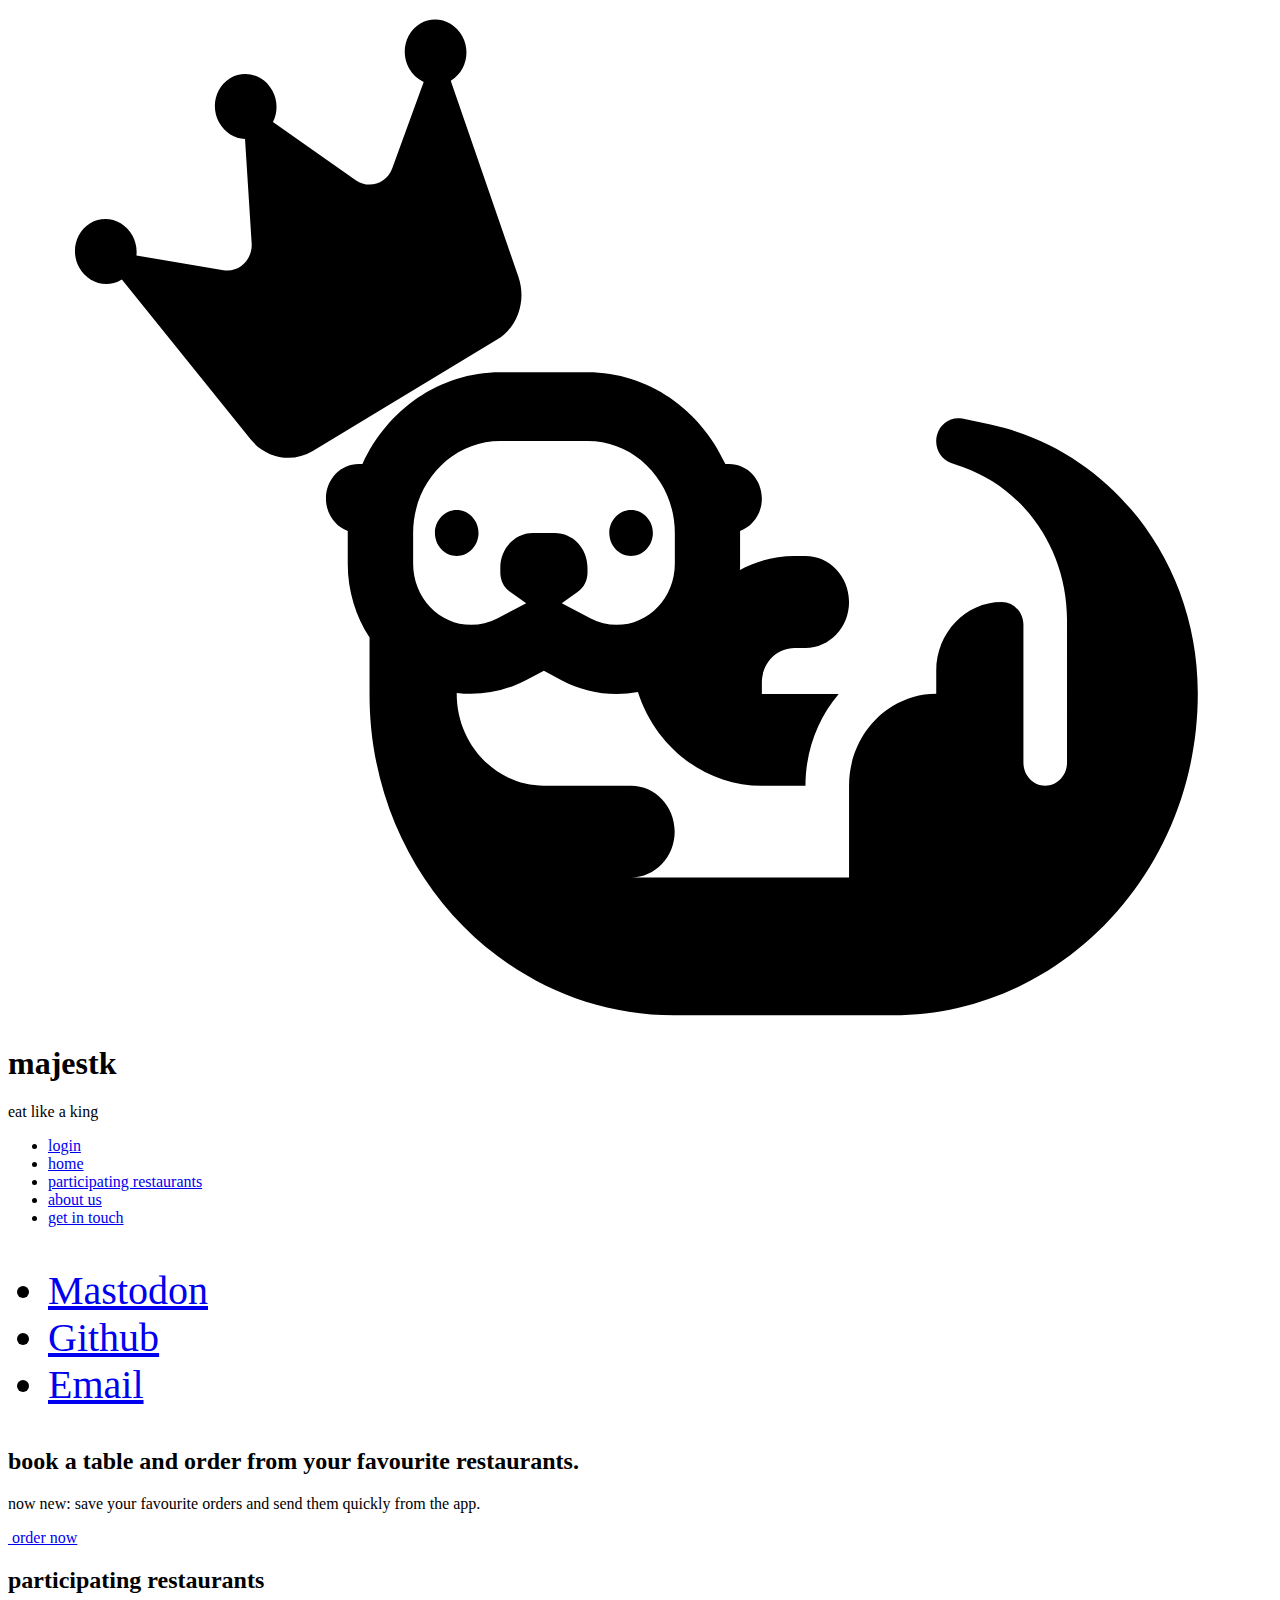
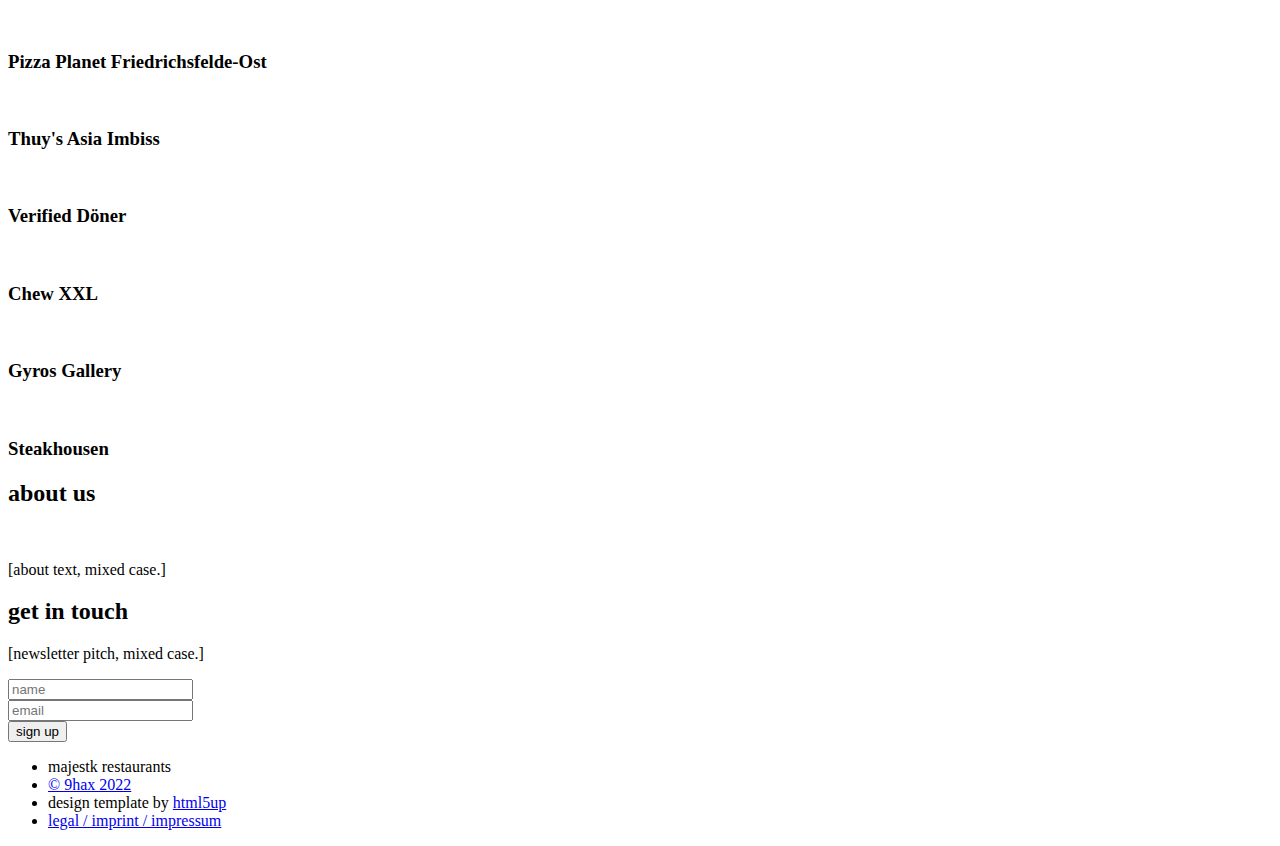
==== index.html @ 3f898aad "added images to index" ====
<!DOCTYPE HTML>
<!--
	Prologue by HTML5 UP
	html5up.net | @ajlkn
	Free for personal and commercial use under the CCA 3.0 license (html5up.net/license)
    This was modified by 9hax.
-->
<html>

<head>
	<title>welcome | majestk</title>
	<meta charset="utf-8" />
	<meta name="viewport" content="width=device-width, initial-scale=1, user-scalable=no" />
	<link rel="stylesheet" href="assets/css/main.css" />
	<link rel="apple-touch-icon" sizes="57x57" href="/assets/icons/apple-icon-57x57.png">
	<link rel="apple-touch-icon" sizes="60x60" href="/assets/icons/apple-icon-60x60.png">
	<link rel="apple-touch-icon" sizes="72x72" href="/assets/icons/apple-icon-72x72.png">
	<link rel="apple-touch-icon" sizes="76x76" href="/assets/icons/apple-icon-76x76.png">
	<link rel="apple-touch-icon" sizes="114x114" href="/assets/icons/apple-icon-114x114.png">
	<link rel="apple-touch-icon" sizes="120x120" href="/assets/icons/apple-icon-120x120.png">
	<link rel="apple-touch-icon" sizes="144x144" href="/assets/icons/apple-icon-144x144.png">
	<link rel="apple-touch-icon" sizes="152x152" href="/assets/icons/apple-icon-152x152.png">
	<link rel="apple-touch-icon" sizes="180x180" href="/assets/icons/apple-icon-180x180.png">
	<link rel="icon" type="image/png" sizes="192x192" href="/assets/icons/android-icon-192x192.png">
	<link rel="icon" type="image/png" sizes="32x32" href="/favicon-32x32.png">
	<link rel="icon" type="image/png" sizes="96x96" href="/favicon-96x96.png">
	<link rel="icon" type="image/png" sizes="16x16" href="/favicon-16x16.png">
	<link rel="manifest" href="/manifest.json">
	<meta name="msapplication-TileColor" content="#ffffff">
	<meta name="msapplication-TileImage" content="/ms-icon-144x144.png">
	<meta name="theme-color" content="#ffffff">
</head>

<body class="is-preload">

	<!-- Header -->
	<div id="header">

		<div class="top">

			<!-- Logo -->
			<div id="logo">
				<span class="image avatar48"><svg viewBox="0 0 640 512" version="1.1" id="svg4"
						xmlns="http://www.w3.org/2000/svg">
						<path
							d="m 286.18164,304.41415 8.89788,4.6521 c 4.06957,2.18067 8.55299,3.27101 13.17437,3.27101 16.2093,0 29.38367,-13.88362 29.38367,-30.96556 v -15.55546 c 0,-25.65925 -19.79604,-46.52102 -44.14449,-46.52102 h -44.21346 c -24.34845,0 -44.14449,20.86177 -44.14449,46.52102 v 15.55546 c 0,17.08194 13.17437,30.96556 29.38367,30.96556 4.55241,0 9.03583,-1.09034 13.17438,-3.27101 l 8.89787,-4.6521 5.79396,-3.05295 -8.20811,-5.74243 c -3.10391,-2.18068 -4.89728,-5.81513 -4.89728,-9.66765 v -2.6895 c 0,-9.66765 7.3804,-17.44538 16.55418,-17.44538 h 11.03612 c 9.17378,0 16.55419,7.77773 16.55419,17.44538 v 2.6895 c 0,3.85252 -1.86235,7.48697 -4.89728,9.66765 l -8.13914,5.74243 z m -5.93191,35.90841 -8.89788,-4.72479 -8.89787,4.6521 c -8.69095,4.57941 -18.27858,6.97815 -27.93519,6.97815 -2.48312,0 -4.89727,-0.14538 -7.31143,-0.43614 v 0.43614 c 0,25.65925 19.79605,46.52102 44.14449,46.52102 h 44.14449 c 12.20871,0 22.07225,10.39454 22.07225,23.26051 0,12.86596 -9.86354,23.2605 -22.07225,23.2605 h 110.36122 v -34.89076 -11.63025 c 0,-17.22732 8.89788,-32.27396 22.07225,-40.26976 6.48372,-3.92521 14.00208,-6.25126 22.07224,-6.25126 v -11.63025 c 0,-19.26261 14.82979,-34.89077 33.10837,-34.89077 6.06987,0 11.03612,5.23362 11.03612,11.63026 v 23.26051 11.63025 34.89076 c 0,6.39664 4.96626,11.63026 11.03612,11.63026 6.06987,0 11.03613,-5.23362 11.03613,-11.63026 v -72.47102 c 0,-35.03614 -21.24454,-66.14707 -52.83544,-77.2685 l -5.86294,-2.0353 c -5.51806,-1.9626 -8.69094,-8.06849 -7.17348,-14.02899 1.51747,-5.96051 7.10451,-9.59496 12.82949,-8.43194 l 13.72618,2.90757 c 61.38843,12.93866 105.53292,69.70884 105.53292,135.63784 v 0.79958 0 c 0,89.9164 -69.18269,162.82356 -154.50571,162.82356 h -0.75873 -109.60249 -0.41386 c -85.11609,0 -154.09186,-72.68909 -154.09186,-162.38743 v -0.43613 -28.49412 c -6.96655,-10.61261 -11.03612,-23.47858 -11.03612,-37.3622 v -15.55546 -1.01765 c -6.41474,-2.39874 -11.03612,-8.79538 -11.03612,-16.42773 0,-9.66765 7.38041,-17.44538 16.55418,-17.44538 h 1.93133 c 12.41563,-27.47648 38.9713,-46.52102 69.80347,-46.52102 h 44.14449 c 30.83216,0 57.38783,19.04454 69.80347,46.52102 h 1.93132 c 9.17378,0 16.55419,7.77773 16.55419,17.44538 0,7.63235 -4.62138,14.02899 -11.03613,16.42773 v 1.01765 15.55546 c 0,1.01765 0,2.0353 -0.069,3.12564 8.27709,-4.50673 17.72677,-6.97816 27.65928,-6.97816 h 5.51806 c 12.20871,0 22.07224,10.39454 22.07224,23.26051 0,12.86597 -9.86353,23.26051 -22.07224,23.26051 h -5.51806 c -9.17378,0 -16.55418,7.77773 -16.55418,17.44538 v 5.81513 h 38.90233 c -10.48432,12.35714 -16.83009,28.6395 -16.83009,46.52102 h -22.07224 c -29.17675,0 -53.93905,-19.91681 -62.76795,-47.46598 -3.51776,0.6542 -7.1045,0.94496 -10.76022,0.94496 -9.72558,0 -19.24424,-2.39874 -27.93518,-6.97815 z m -53.04237,-62.87607 c -6.06986,0 -11.03612,-5.23361 -11.03612,-11.63025 0,-6.39664 4.96626,-11.63026 11.03612,-11.63026 6.06987,0 11.03613,5.23362 11.03613,11.63026 0,6.39664 -4.96626,11.63025 -11.03613,11.63025 z m 99.3251,-11.63025 c 0,6.39664 -4.96625,11.63025 -11.03612,11.63025 -6.06987,0 -11.03612,-5.23361 -11.03612,-11.63025 0,-6.39664 4.96625,-11.63026 11.03612,-11.63026 6.06987,0 11.03612,5.23362 11.03612,11.63026 z"
							id="path2" fill="var(--logo-base-color)" style="stroke-width:0.708081" />
						<path
							d="m 134.15122,57.773337 c 2.45473,-4.829136 2.50352,-10.927766 -0.32253,-16.053061 -4.36753,-7.920917 -13.93146,-10.693359 -21.37192,-6.19537 -7.44045,4.497981 -9.92936,14.556727 -5.56183,22.477644 2.84581,5.161135 7.89464,8.130316 13.11602,8.319004 l 3.35663,52.736266 c 0.53306,8.37523 -6.38473,15.04223 -14.24768,13.72651 l -44.08827,-7.4204 c 0.35926,-3.419 -0.27101,-7.00441 -2.04964,-10.23013 -4.367531,-7.92091 -13.931481,-10.69333 -21.371941,-6.19534 -7.44045,4.49798 -9.92939,14.55673 -5.56186,22.47764 4.36753,7.92092 13.93147,10.69334 21.37193,6.19536 0.0673,-0.0407 0.16834,-0.10176 0.23567,-0.14247 l 65.069081,80.80367 c 7.85952,9.77634 21.16867,12.33958 31.60551,6.03018 l 93.32556,-56.41815 c 10.40321,-6.28905 14.9575,-19.60349 10.81527,-31.67483 L 224.174,36.80366 c 0.0674,-0.04072 0.1683,-0.101744 0.23569,-0.142484 7.44043,-4.497961 9.92938,-14.556724 5.56185,-22.477641 C 225.604,6.2626163 216.04005,3.4902123 208.59962,7.9881743 c -7.44044,4.4979787 -9.92944,14.5567587 -5.56191,22.4776777 1.77863,3.225713 4.42897,5.589936 7.43643,6.973655 L 194.56732,81.12876 c -2.84326,7.787955 -11.81636,10.727478 -18.47687,6.05648 z"
							id="path10" fill="var(--logo-accent-color)" style="stroke-width:0.401111" />
					</svg></span>
				<h1 id="title">majestk</h1>
				<p>eat like a king</p>
			</div>

			<!-- Nav -->
			<nav id="nav">
				<ul>
					<li><a href="/login_user"><span class="icon solid fa-right-to-bracket">login</span></a></li>
					<li><a href="#top" id="top-link"><span class="icon solid fa-home">home</span></a></li>
					<li><a href="#portfolio" id="portfolio-link"><span class="icon solid fa-th">participating
								restaurants</span></a></li>
					<li><a href="#about" id="about-link"><span class="icon solid fa-user">about us</span></a></li>
					<li><a href="#contact" id="contact-link"><span class="icon solid fa-envelope">get in
								touch</span></a></li>
				</ul>
			</nav>

		</div>

		<div class="bottom" style="font-size: 40px;">

			<!-- Social Icons -->
			<ul class="icons">
				<li><a href="https://chaos.social/web/@9hax" class="icon brands fa-mastodon"><span
							class="label">Mastodon</span></a></li>
				<li><a href="https://github.com/majes-tk" class="icon brands fa-github"><span
							class="label">Github</span></a></li>
				<li><a href="mailto:hmu@majes.tk" class="icon solid fa-envelope"><span class="label">Email</span></a>
				</li>
			</ul>

		</div>

	</div>

	<!-- Main -->
	<div id="main">

		<!-- Intro -->
		<section id="top" class="one dark cover">
			<div class="container">

				<header>
					<h2 class="alt">book a table and order from your favourite restaurants.
						<!--Hi! I'm <strong>Prologue</strong>, a <a href="http://html5up.net/license">free</a> responsive<br />
								site template designed by <a href="http://html5up.net">HTML5 UP</a>.-->
					</h2>
					<p>now new: save your favourite orders and send them quickly from the app.</p>
				</header>

				<footer>
					<a href="/login_user" class="button scrolly"><span class="icon solid fa-right-to-bracket">&nbsp;order now</span></a>
				</footer>

			</div>
		</section>

		<!-- Portfolio -->
		<section id="portfolio" class="two">
			<div class="container">

				<header>
					<h2>participating restaurants</h2>
				</header>

				<p></p>

				<div class="row">
					<div class="col-4 col-12-mobile">
						<article class="item">
							<a href="#" class="image fit"><img src="/images/pizzaplanet.jpg" alt="" /></a>
							<header>
								<h3>Pizza Planet Friedrichsfelde-Ost</h3>
							</header>
						</article>
						<article class="item">
							<a href="#" class="image fit"><img src="/images/pic02.jpg" alt="" /></a>
							<header>
								<h3>Thuy's Asia Imbiss</h3>
							</header>
						</article>
					</div>
					<div class="col-4 col-12-mobile">
						<article class="item">
							<a href="#" class="image fit"><img src="/images/kebab.jpg" alt="" /></a>
							<header>
								<h3>Verified Döner</h3>
							</header>
						</article>
						<article class="item">
							<a href="#" class="image fit"><img src="/images/xxl.jpg" alt="" /></a>
							<header>
								<h3>Chew XXL</h3>
							</header>
						</article>
					</div>
					<div class="col-4 col-12-mobile">
						<article class="item">
							<a href="#" class="image fit"><img src="/images/gyros.jpg" alt="" /></a>
							<header>
								<h3>Gyros Gallery</h3>
							</header>
						</article>
						<article class="item">
							<a href="#" class="image fit"><img src="/images/steakhousen.jpg" alt="" /></a>
							<header>
								<h3>Steakhousen</h3>
							</header>
						</article>
					</div>
				</div>

			</div>
		</section>

		<!-- About Me -->
		<section id="about" class="three">
			<div class="container">

				<header>
					<h2>about us</h2>
				</header>

				<a href="#" class="image featured"><img src="images/pic08.jpg" alt="" /></a>

				<p>[about text, mixed case.]</p>

			</div>
		</section>

		<!-- Contact -->
		<section id="contact" class="four">
			<div class="container">

				<header>
					<h2>get in touch</h2>
				</header>

				<p>[newsletter pitch, mixed case.]</p>

				<form method="post" action="#">
					<div class="row">
						<div class="col-6 col-12-mobile"><input type="text" name="name" placeholder="name" /></div>
						<div class="col-6 col-12-mobile"><input type="text" name="email" placeholder="email" /></div>
						<div class="col-12">
							<input type="submit" value="sign up" />
						</div>
					</div>
				</form>

			</div>
		</section>

	</div>

	<!-- Footer -->
	<div id="footer">

		<!-- Copyright -->
		<ul class="copyright">
			<li>majestk restaurants</li>
			<li><a href="https://9hax.net">&copy; 9hax 2022</a></li>
			<li>design template by <a href="http://html5up.net">html5up</a></li>
			<li><a href="/legal">legal / imprint / impressum</a></li>
		</ul>

	</div>

</body>

</html>
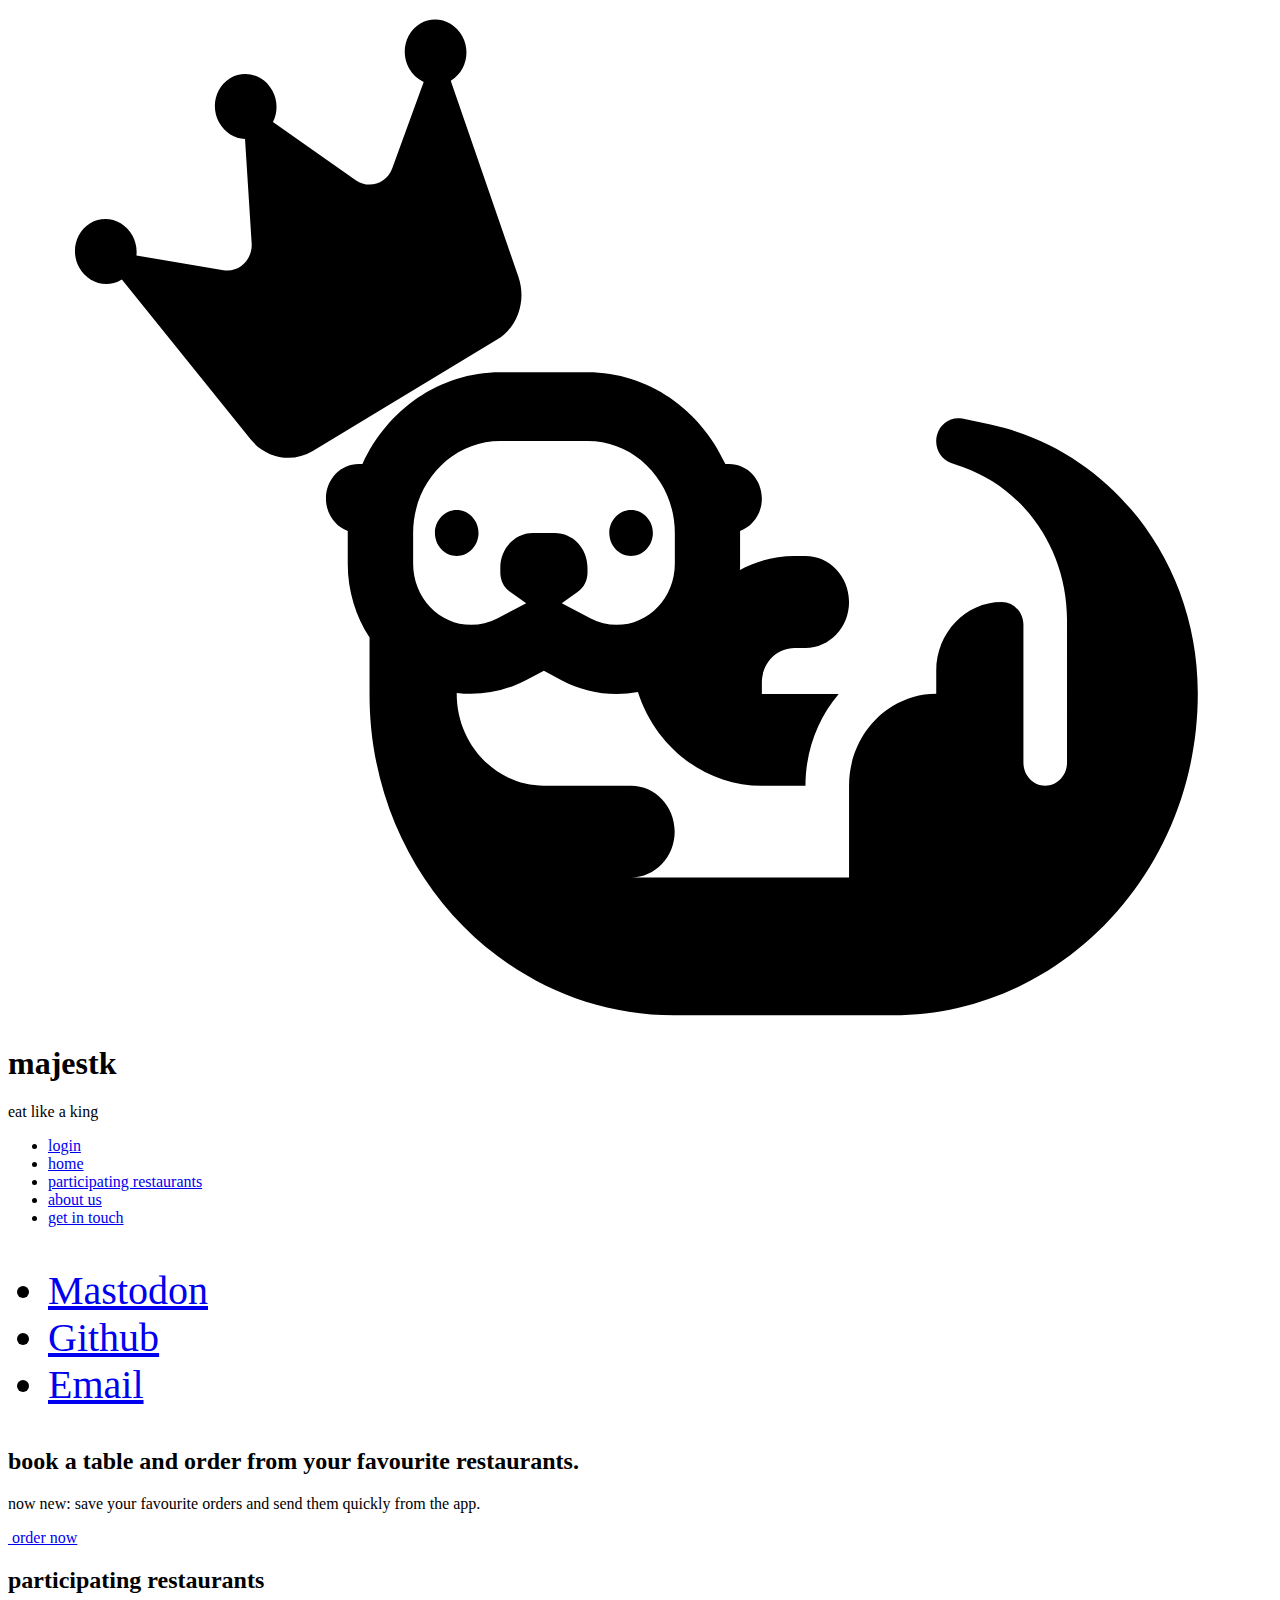
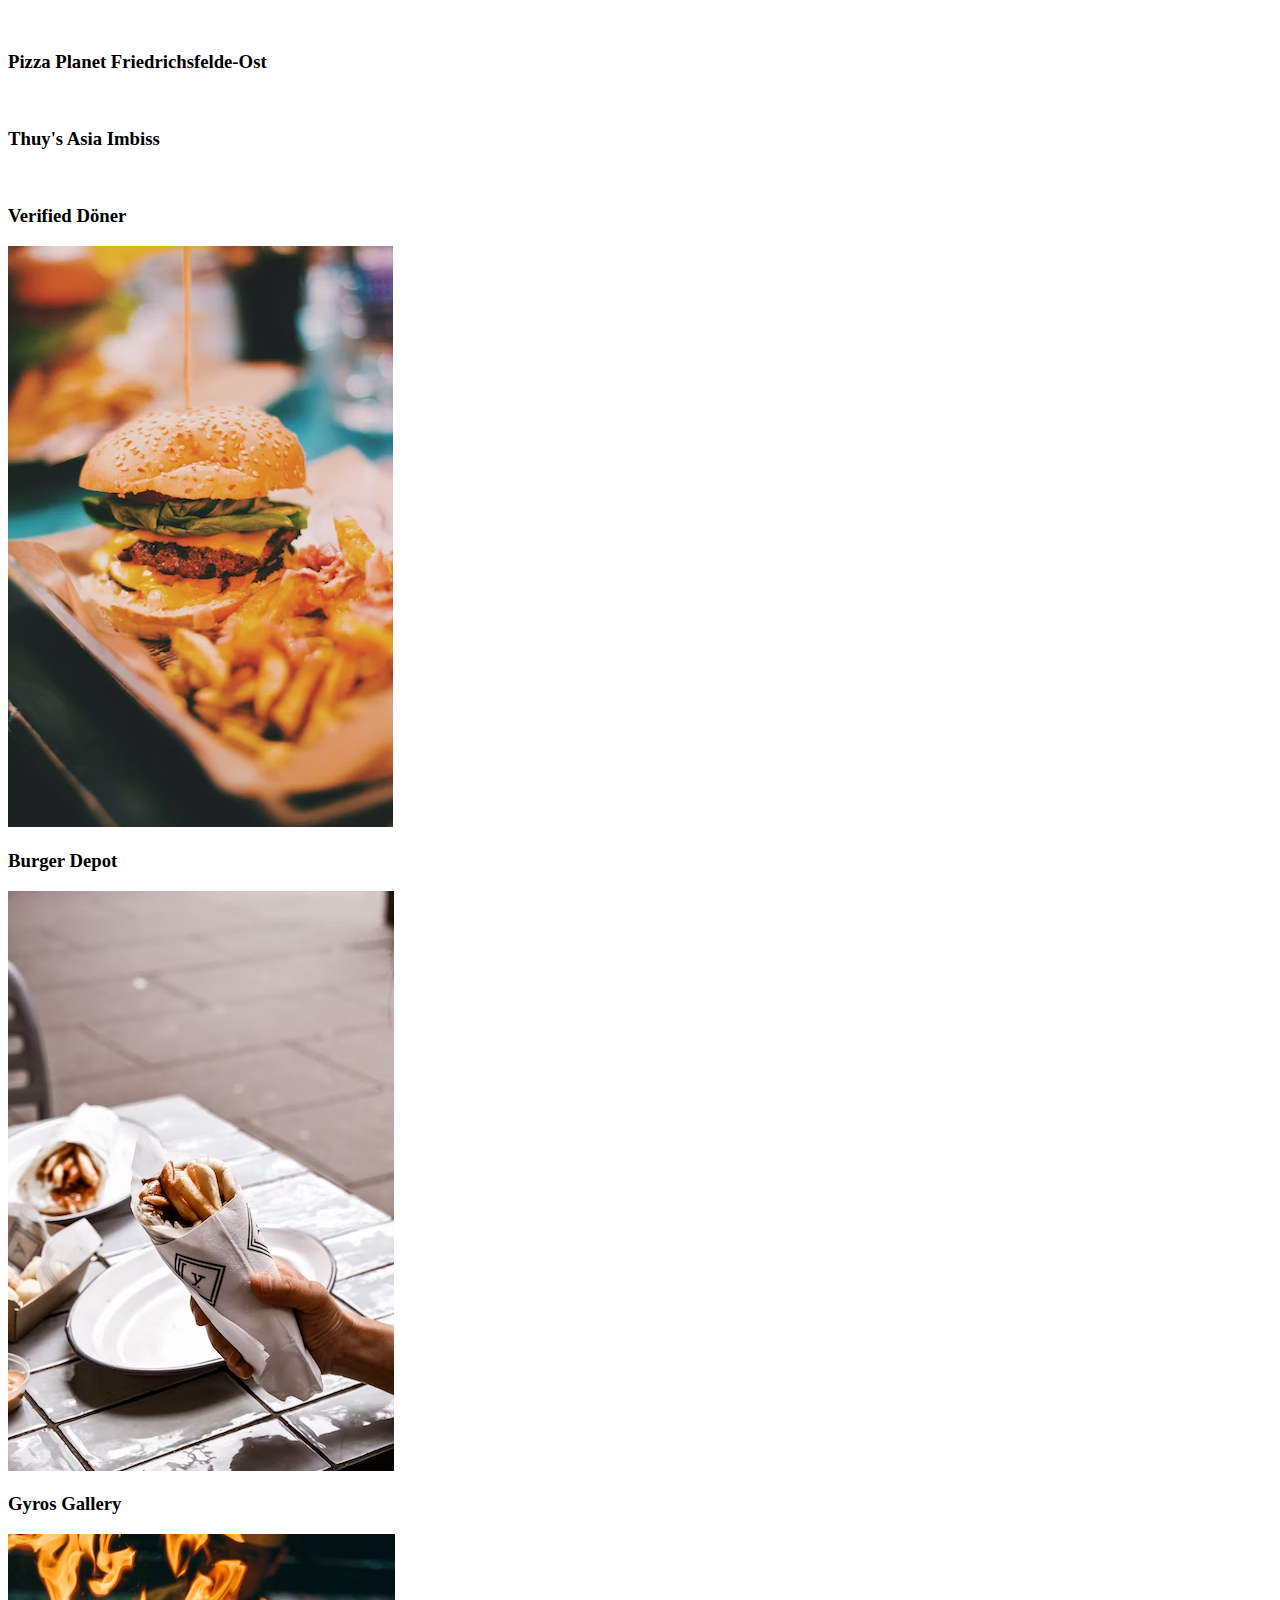
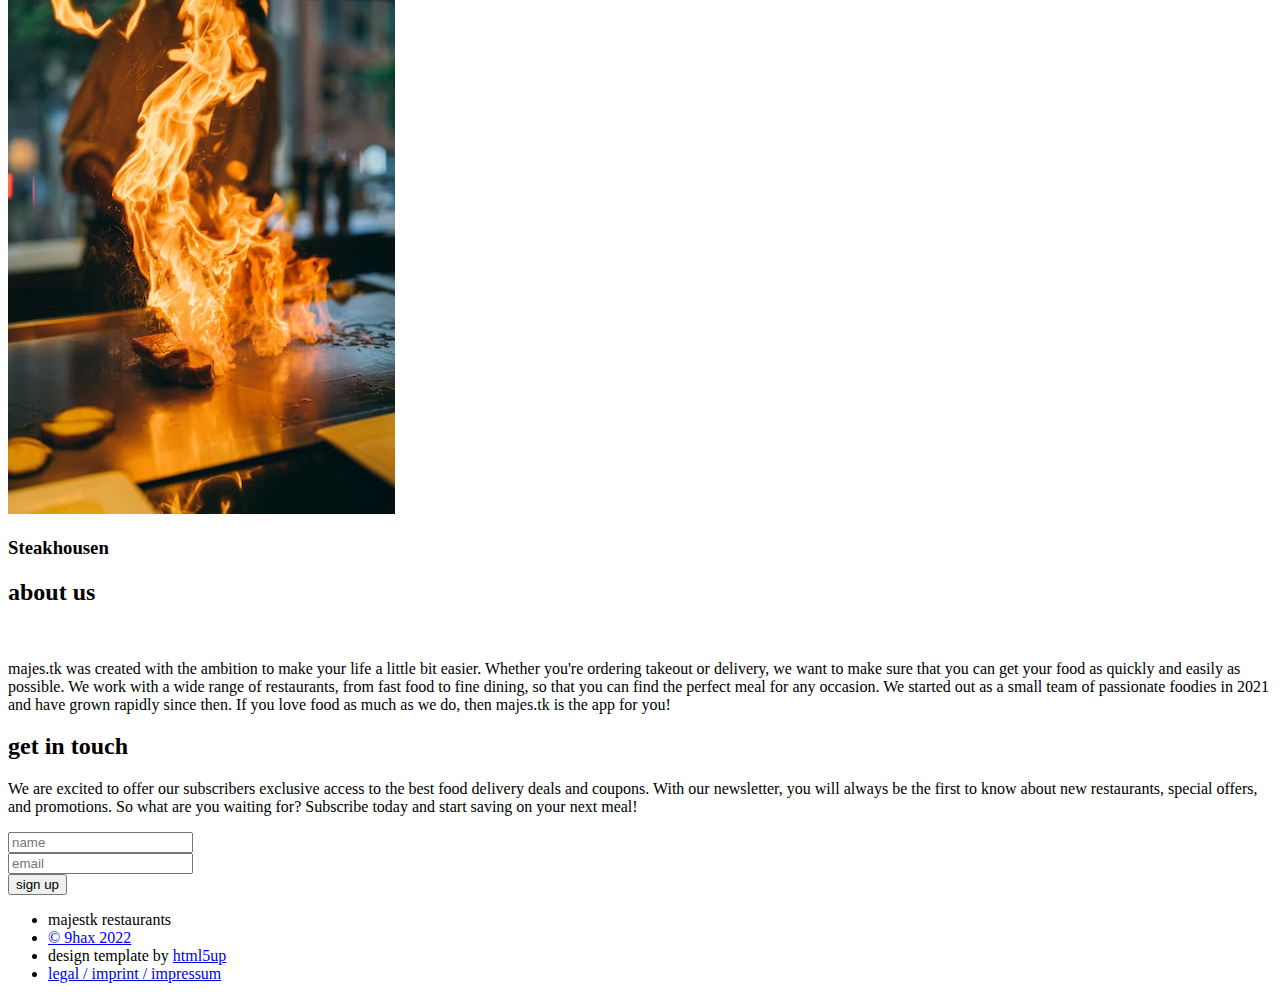
==== commit 3d745677: "Update index.html" ====
--- a/index.html
+++ b/index.html
@@ -141,7 +141,7 @@
 						<article class="item">
 							<a href="#" class="image fit"><img src="/images/xxl.jpg" alt="" /></a>
 							<header>
-								<h3>Chew XXL</h3>
+								<h3>Burger Depot</h3>
 							</header>
 						</article>
 					</div>
@@ -174,7 +174,9 @@
 
 				<a href="#" class="image featured"><img src="images/pic08.jpg" alt="" /></a>
 
-				<p>[about text, mixed case.]</p>
+				<p>majes.tk was created with the ambition to make your life a little bit easier. Whether you're ordering takeout or delivery, we want to make sure that you can get your food as quickly and easily as possible.
+We work with a wide range of restaurants, from fast food to fine dining, so that you can find the perfect meal for any occasion. We started out as a small team of passionate foodies in 2021 and have grown rapidly since then. 
+If you love food as much as we do, then majes.tk is the app for you!</p>
 
 			</div>
 		</section>
@@ -187,7 +189,9 @@
 					<h2>get in touch</h2>
 				</header>
 
-				<p>[newsletter pitch, mixed case.]</p>
+				<p>We are excited to offer our subscribers exclusive access to the best food delivery deals and coupons. With our newsletter, you will always be the first to know about new restaurants, special offers, and promotions.
+
+So what are you waiting for? Subscribe today and start saving on your next meal!</p>
 
 				<form method="post" action="#">
 					<div class="row">
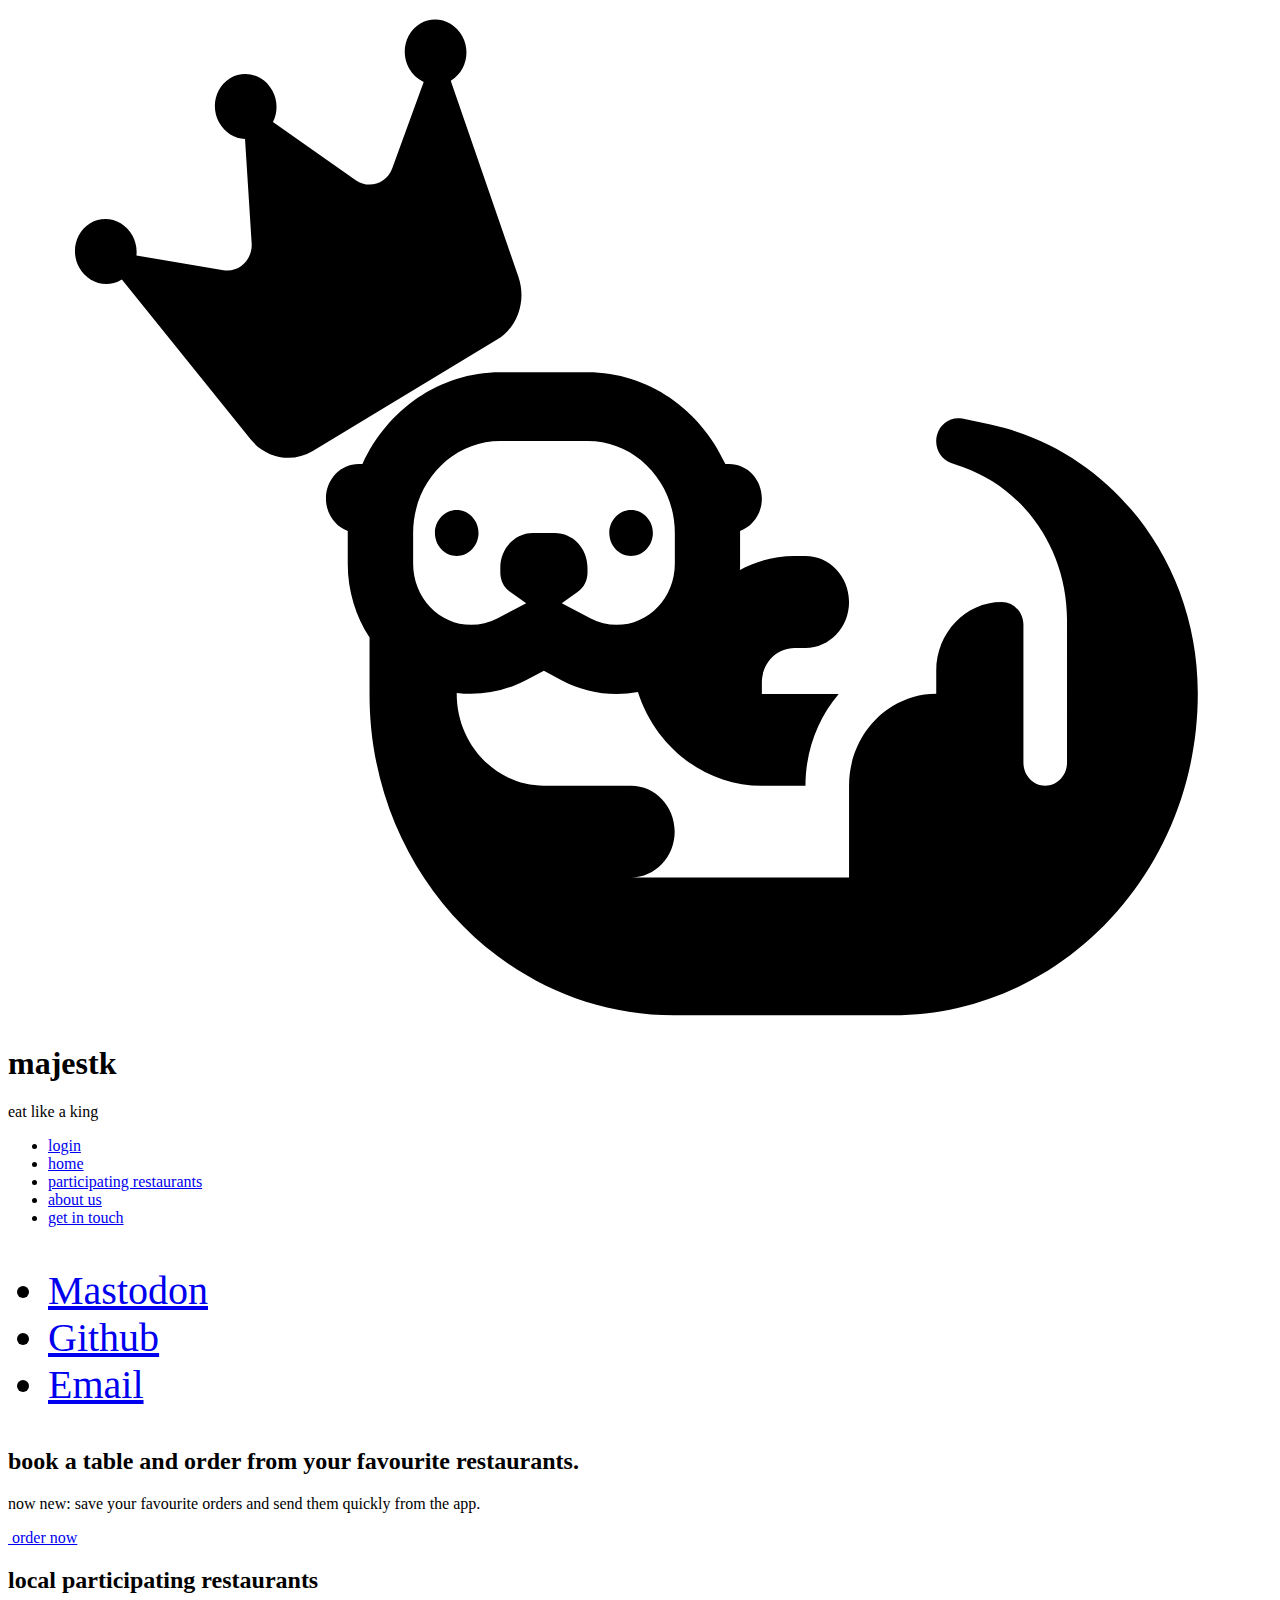
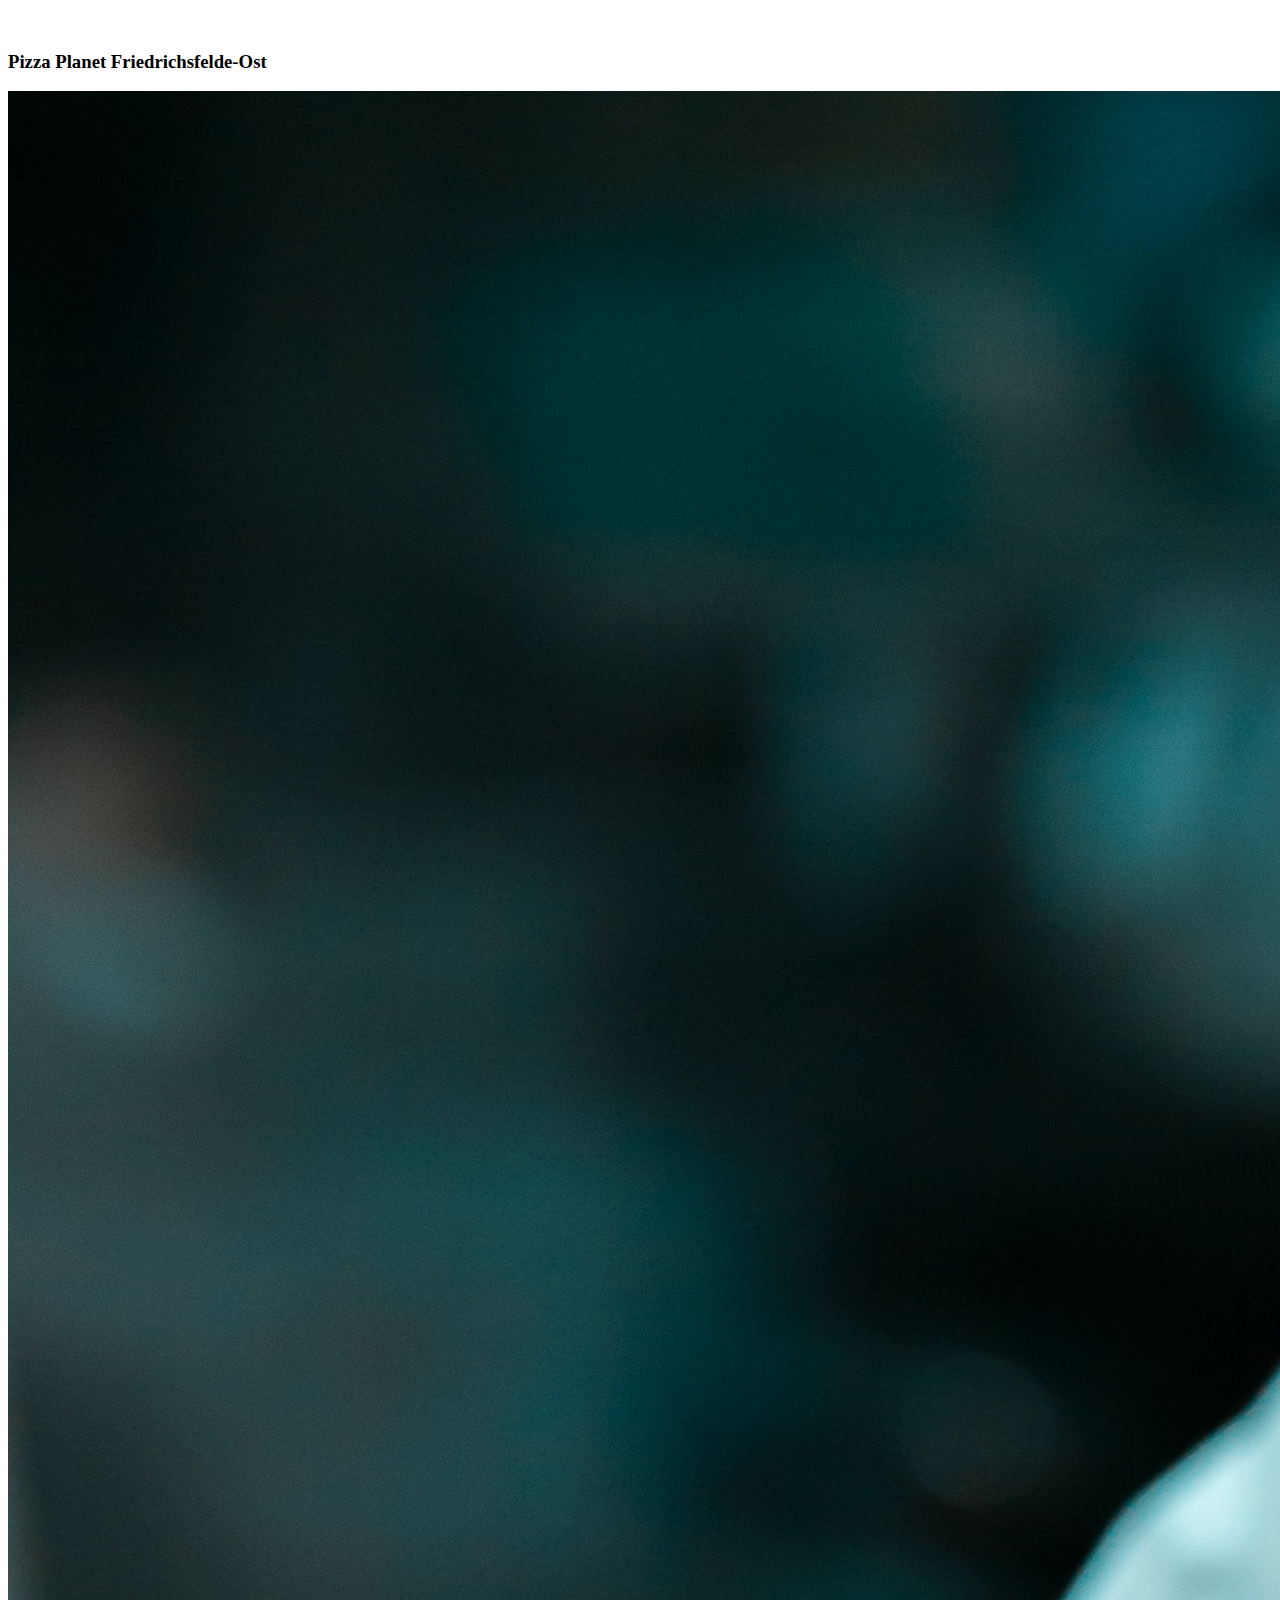
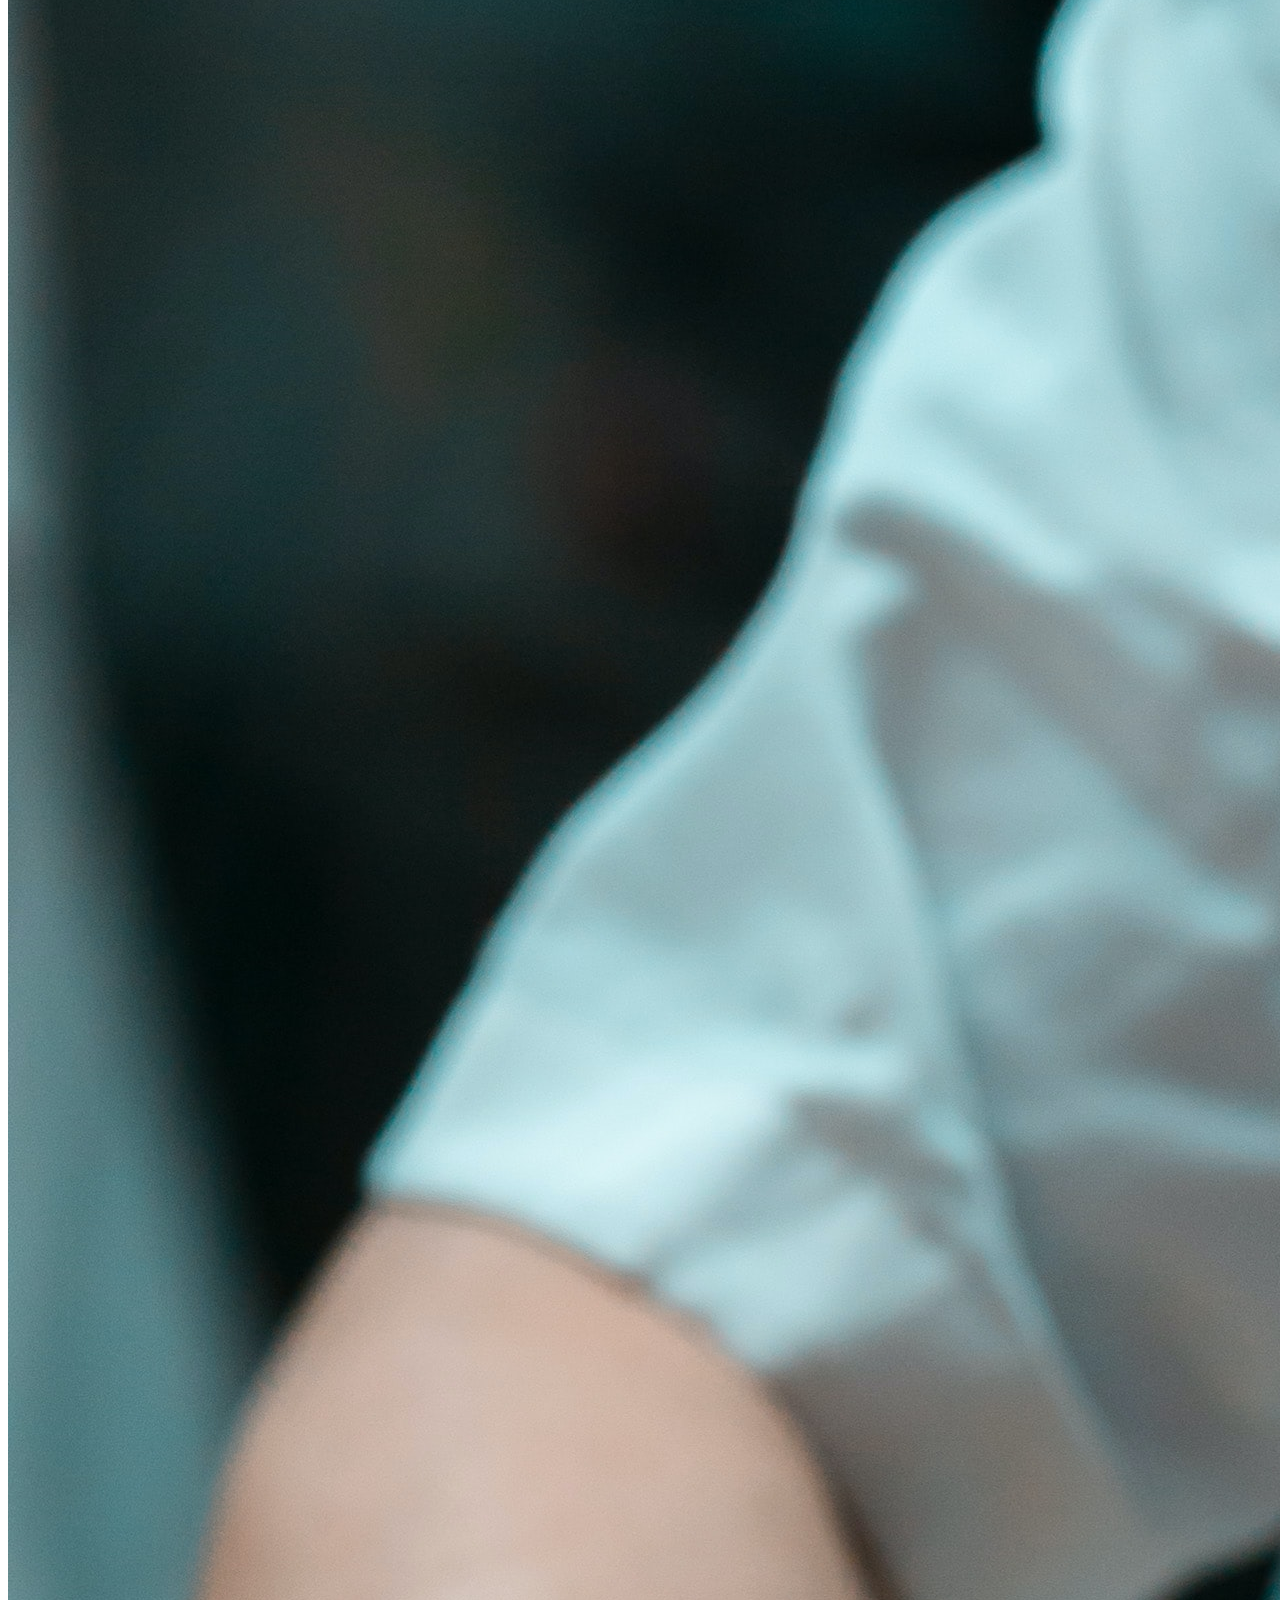
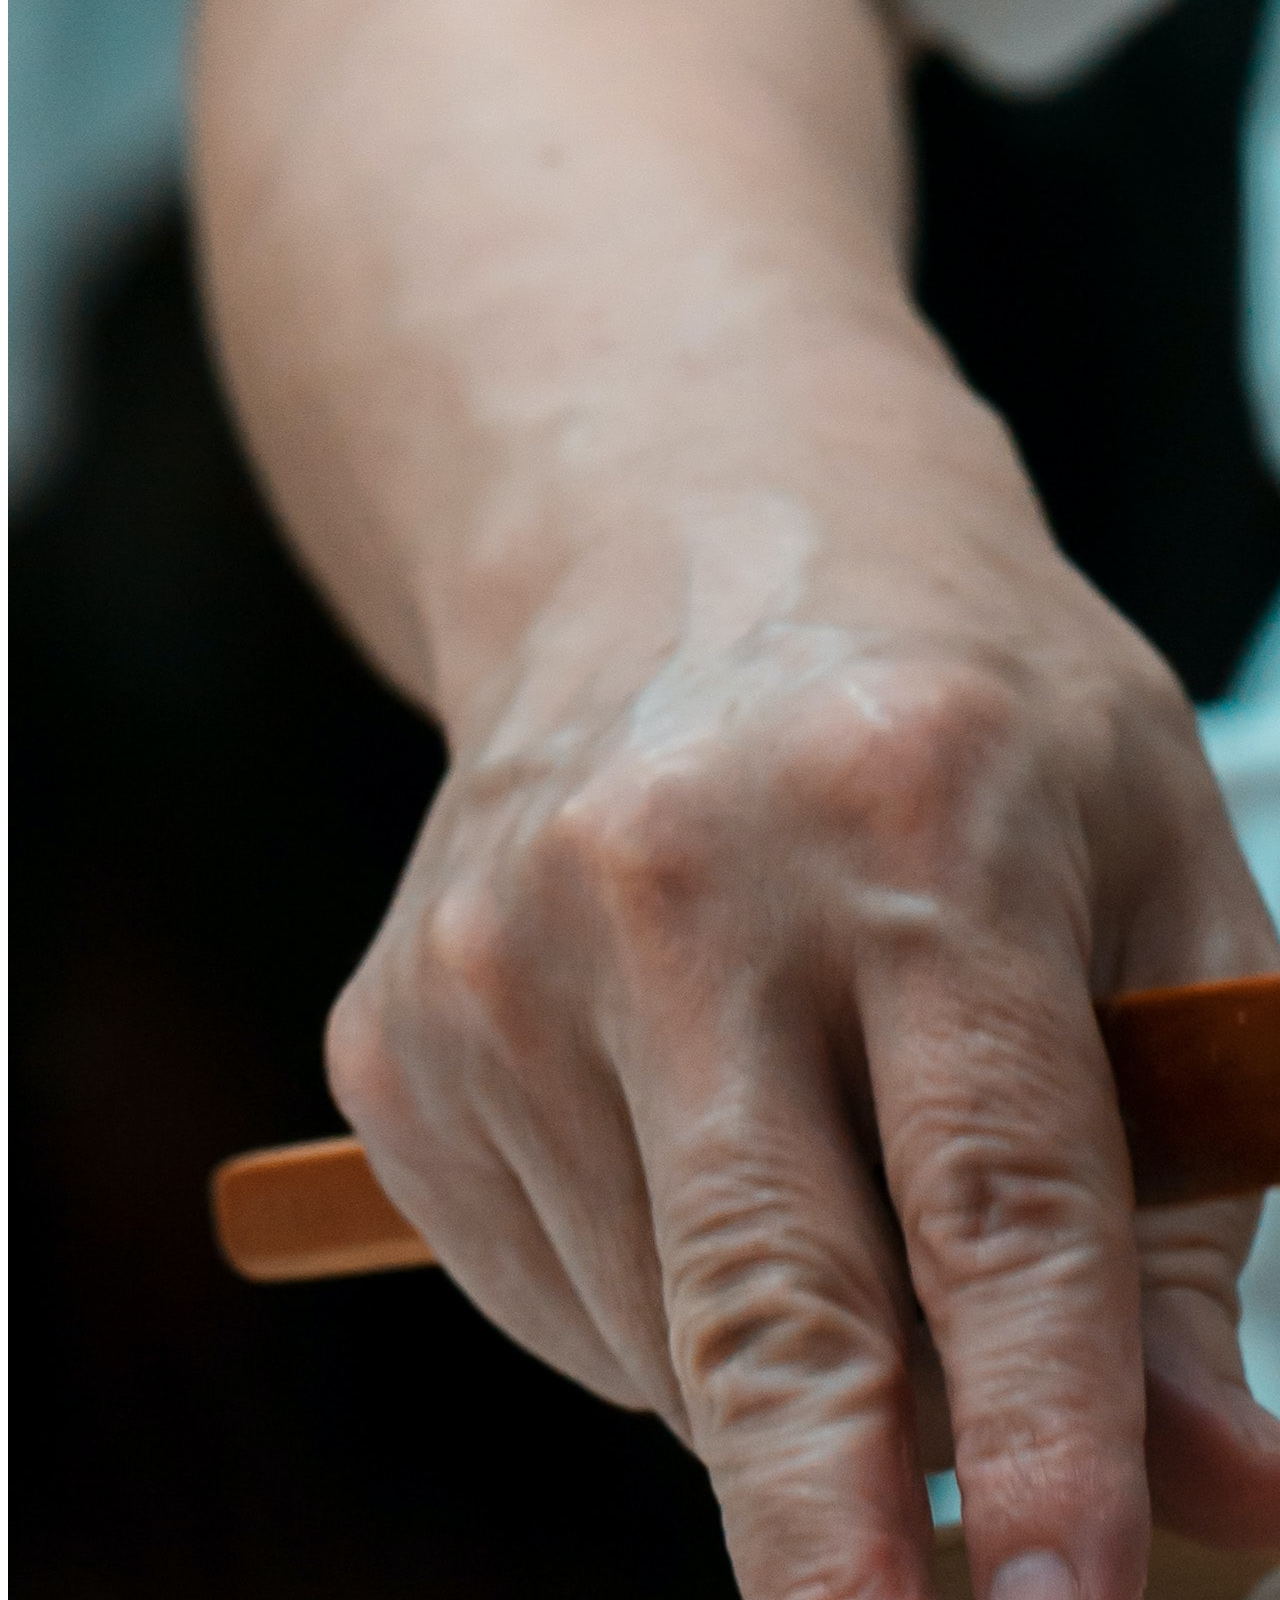
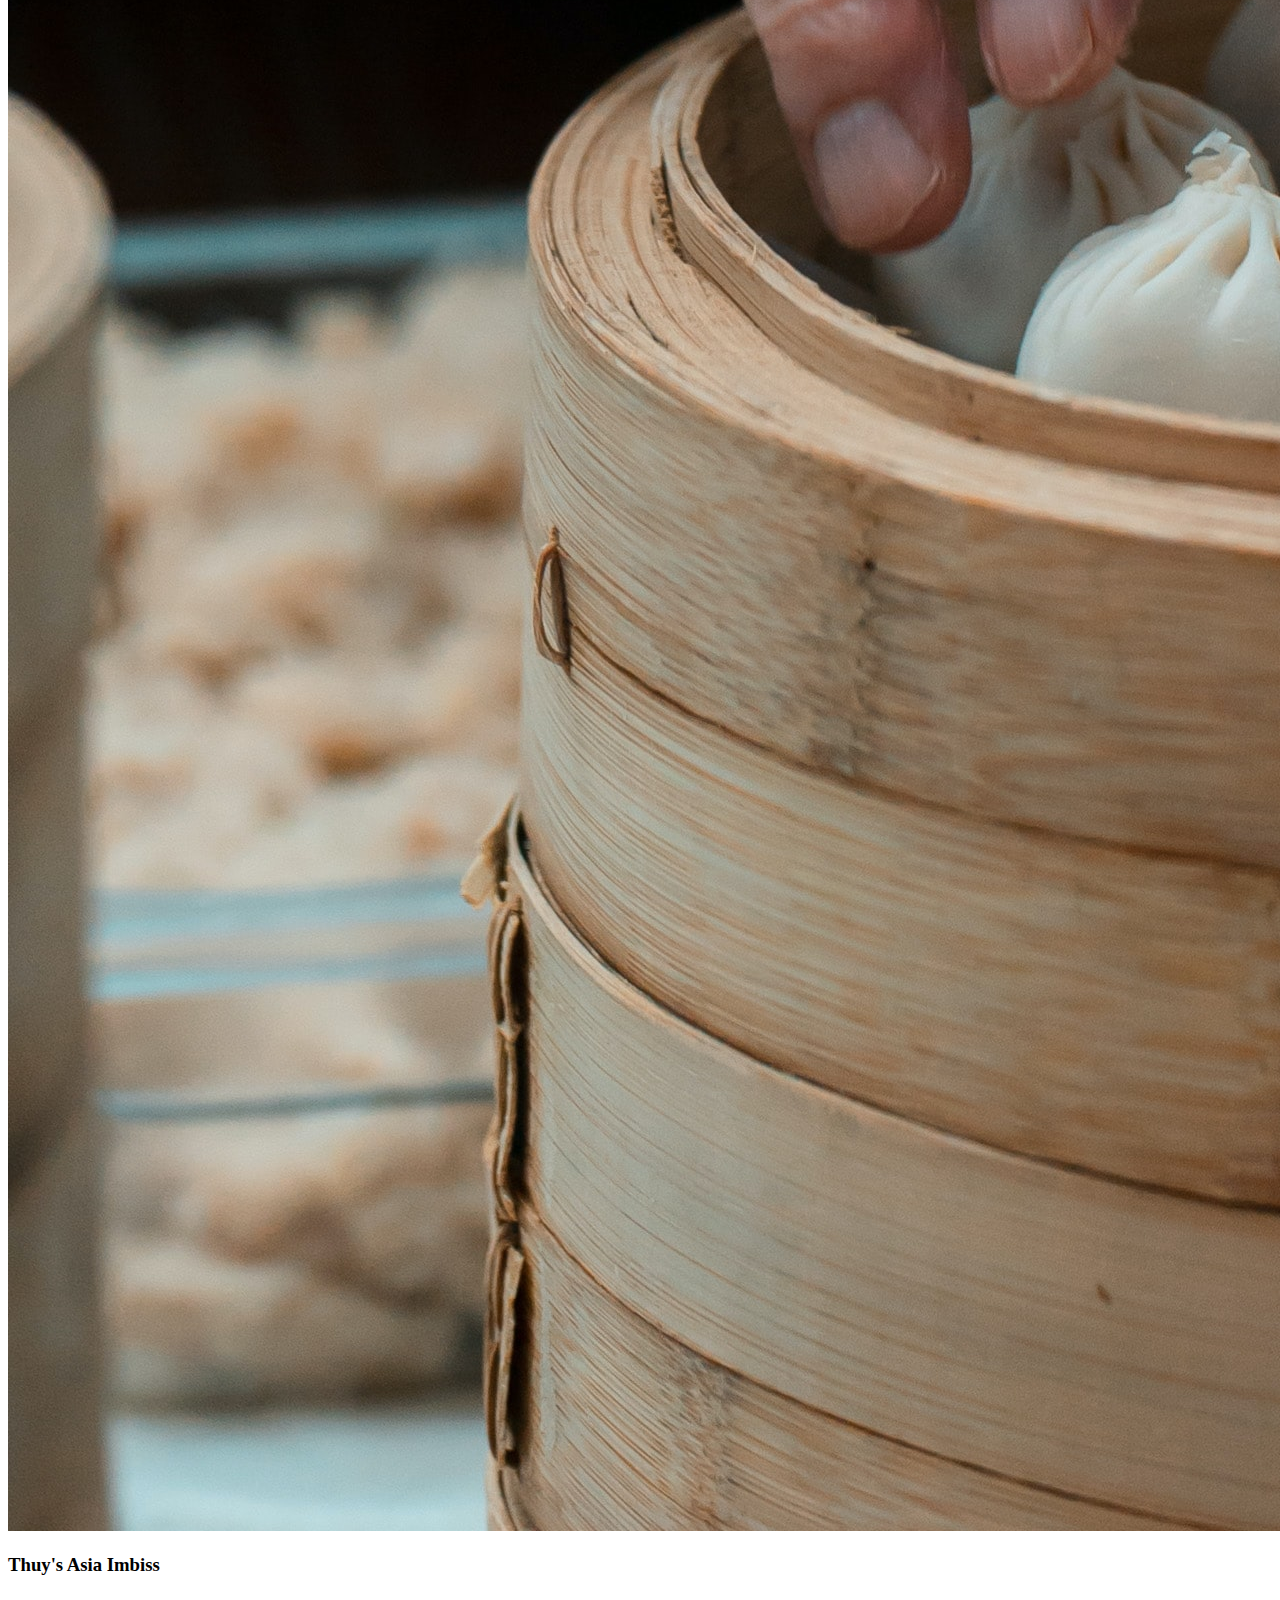
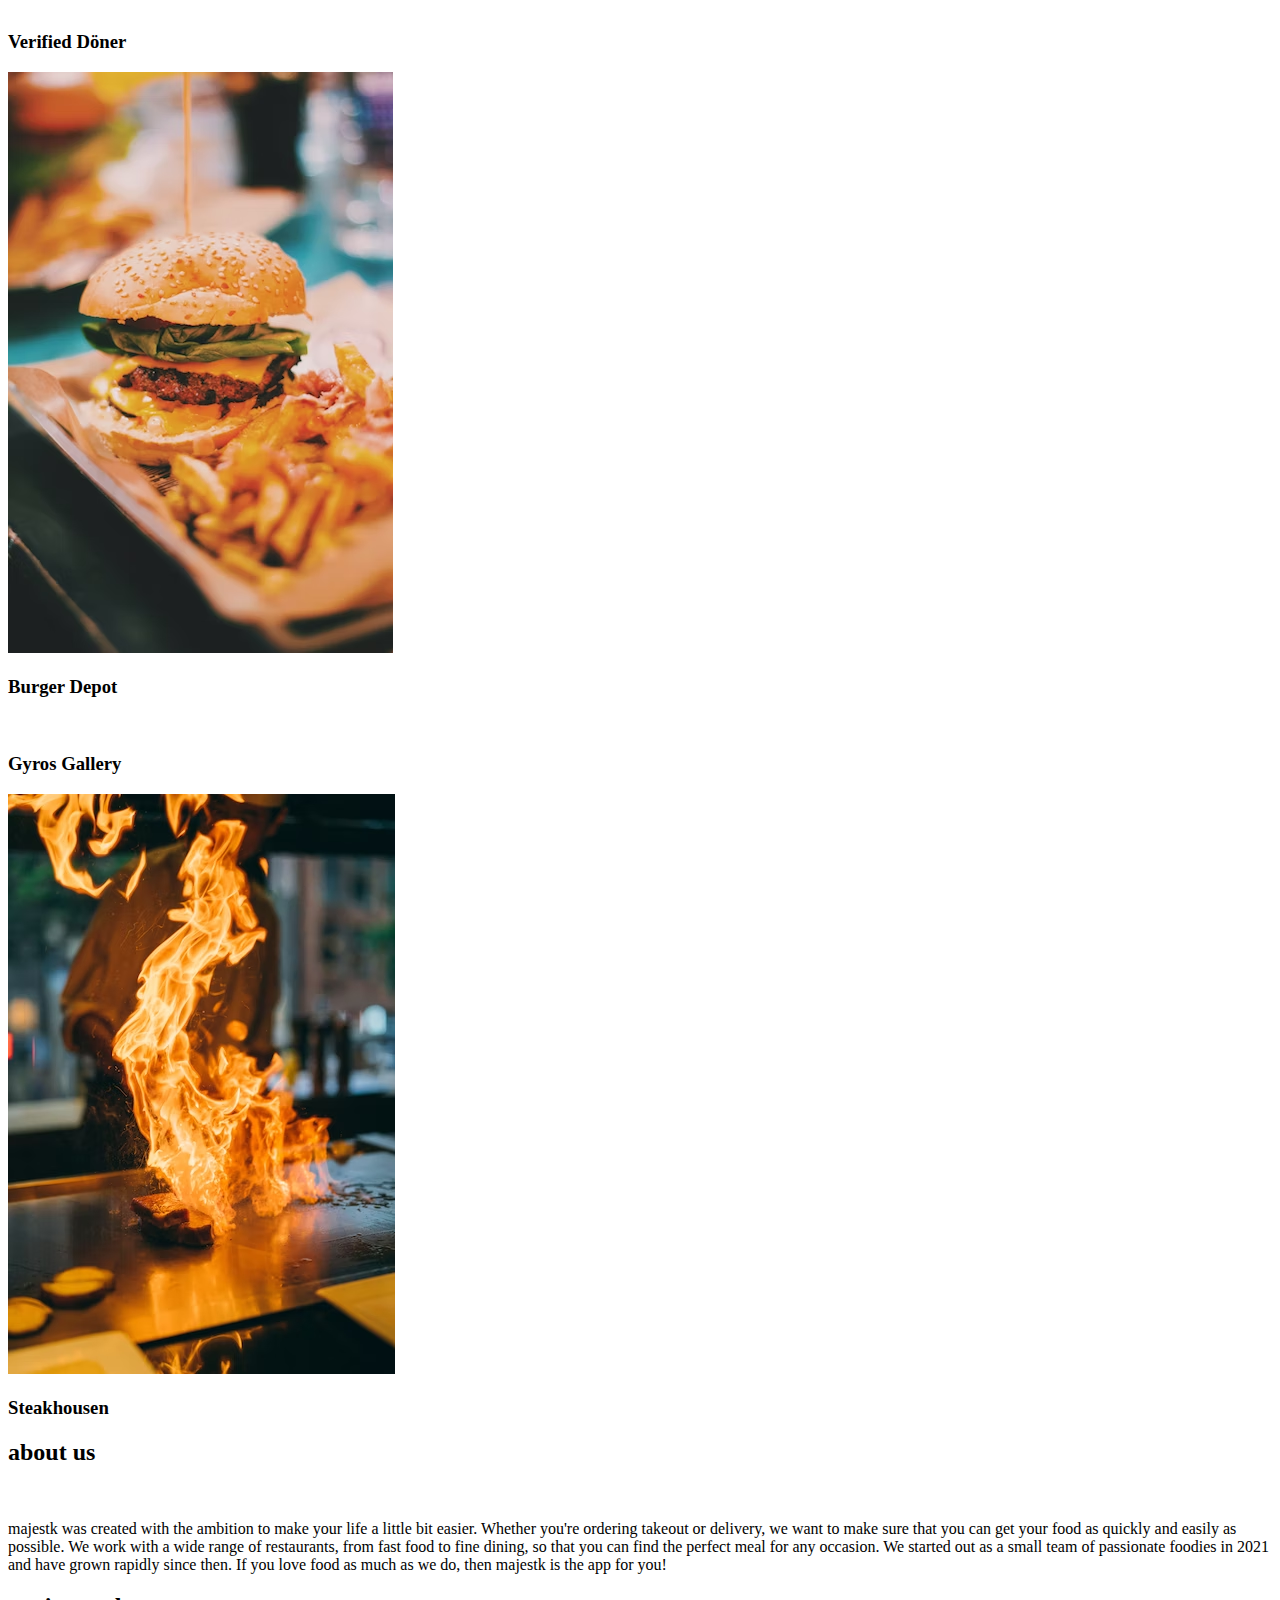
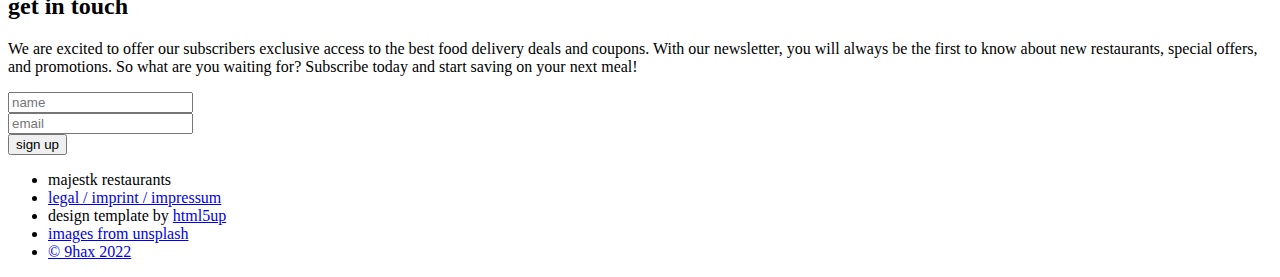
==== commit 8f363e48: "update home page" ====
--- a/index.html
+++ b/index.html
@@ -56,7 +56,7 @@
 			<!-- Nav -->
 			<nav id="nav">
 				<ul>
-					<li><a href="/login_user"><span class="icon solid fa-right-to-bracket">login</span></a></li>
+					<li><a href="https://app.majes.tk"><span class="icon solid fa-right-to-bracket">login</span></a></li>
 					<li><a href="#top" id="top-link"><span class="icon solid fa-home">home</span></a></li>
 					<li><a href="#portfolio" id="portfolio-link"><span class="icon solid fa-th">participating
 								restaurants</span></a></li>
@@ -92,15 +92,13 @@
 			<div class="container">
 
 				<header>
-					<h2 class="alt">book a table and order from your favourite restaurants.
-						<!--Hi! I'm <strong>Prologue</strong>, a <a href="http://html5up.net/license">free</a> responsive<br />
-								site template designed by <a href="http://html5up.net">HTML5 UP</a>.-->
-					</h2>
+					<h2 class="alt">book a table and order from your favourite restaurants.</h2>
 					<p>now new: save your favourite orders and send them quickly from the app.</p>
 				</header>
 
 				<footer>
-					<a href="/login_user" class="button scrolly"><span class="icon solid fa-right-to-bracket">&nbsp;order now</span></a>
+					<a href="/login_user" class="button scrolly"><span
+							class="icon solid fa-right-to-bracket">&nbsp;order now</span></a>
 				</footer>
 
 			</div>
@@ -111,7 +109,7 @@
 			<div class="container">
 
 				<header>
-					<h2>participating restaurants</h2>
+					<h2>local participating restaurants</h2>
 				</header>
 
 				<p></p>
@@ -125,7 +123,7 @@
 							</header>
 						</article>
 						<article class="item">
-							<a href="#" class="image fit"><img src="/images/pic02.jpg" alt="" /></a>
+							<a href="#" class="image fit"><img src="/images/wengang-zhai-8TV_eAmrMXQ-unsplash.jpg" alt="" /></a>
 							<header>
 								<h3>Thuy's Asia Imbiss</h3>
 							</header>
@@ -174,9 +172,15 @@
 
 				<a href="#" class="image featured"><img src="images/pic08.jpg" alt="" /></a>
 
-				<p>majes.tk was created with the ambition to make your life a little bit easier. Whether you're ordering takeout or delivery, we want to make sure that you can get your food as quickly and easily as possible.
-We work with a wide range of restaurants, from fast food to fine dining, so that you can find the perfect meal for any occasion. We started out as a small team of passionate foodies in 2021 and have grown rapidly since then. 
-If you love food as much as we do, then majes.tk is the app for you!</p>
+				<p>
+					majestk was created with the ambition to make your life a little bit easier.
+					Whether you're ordering takeout or delivery, we want to make sure that you can get your food as
+					quickly and easily as possible.
+					We work with a wide range of restaurants, from fast food to fine dining, so that you can find the
+					perfect meal for any occasion.
+					We started out as a small team of passionate foodies in 2021 and have grown rapidly since then.
+					If you love food as much as we do, then majestk is the app for you!
+				</p>
 
 			</div>
 		</section>
@@ -189,9 +193,13 @@
 					<h2>get in touch</h2>
 				</header>
 
-				<p>We are excited to offer our subscribers exclusive access to the best food delivery deals and coupons. With our newsletter, you will always be the first to know about new restaurants, special offers, and promotions.
-
-So what are you waiting for? Subscribe today and start saving on your next meal!</p>
+				<p>
+					We are excited to offer our subscribers exclusive access to the best food delivery deals and
+					coupons.
+					With our newsletter, you will always be the first to know about new restaurants, special offers, and
+					promotions.
+					So what are you waiting for? Subscribe today and start saving on your next meal!
+				</p>
 
 				<form method="post" action="#">
 					<div class="row">
@@ -214,13 +222,14 @@
 		<!-- Copyright -->
 		<ul class="copyright">
 			<li>majestk restaurants</li>
+			<li><a href="/legal">legal / imprint / impressum</a></li>
+			<li>design template by <a href="http://html5up.net">html5up</a></li>
+			<li><a href="https://unsplash.com">images from unsplash</a></li>
 			<li><a href="https://9hax.net">&copy; 9hax 2022</a></li>
-			<li>design template by <a href="http://html5up.net">html5up</a></li>
-			<li><a href="/legal">legal / imprint / impressum</a></li>
 		</ul>
 
 	</div>
 
 </body>
 
-</html>
+</html>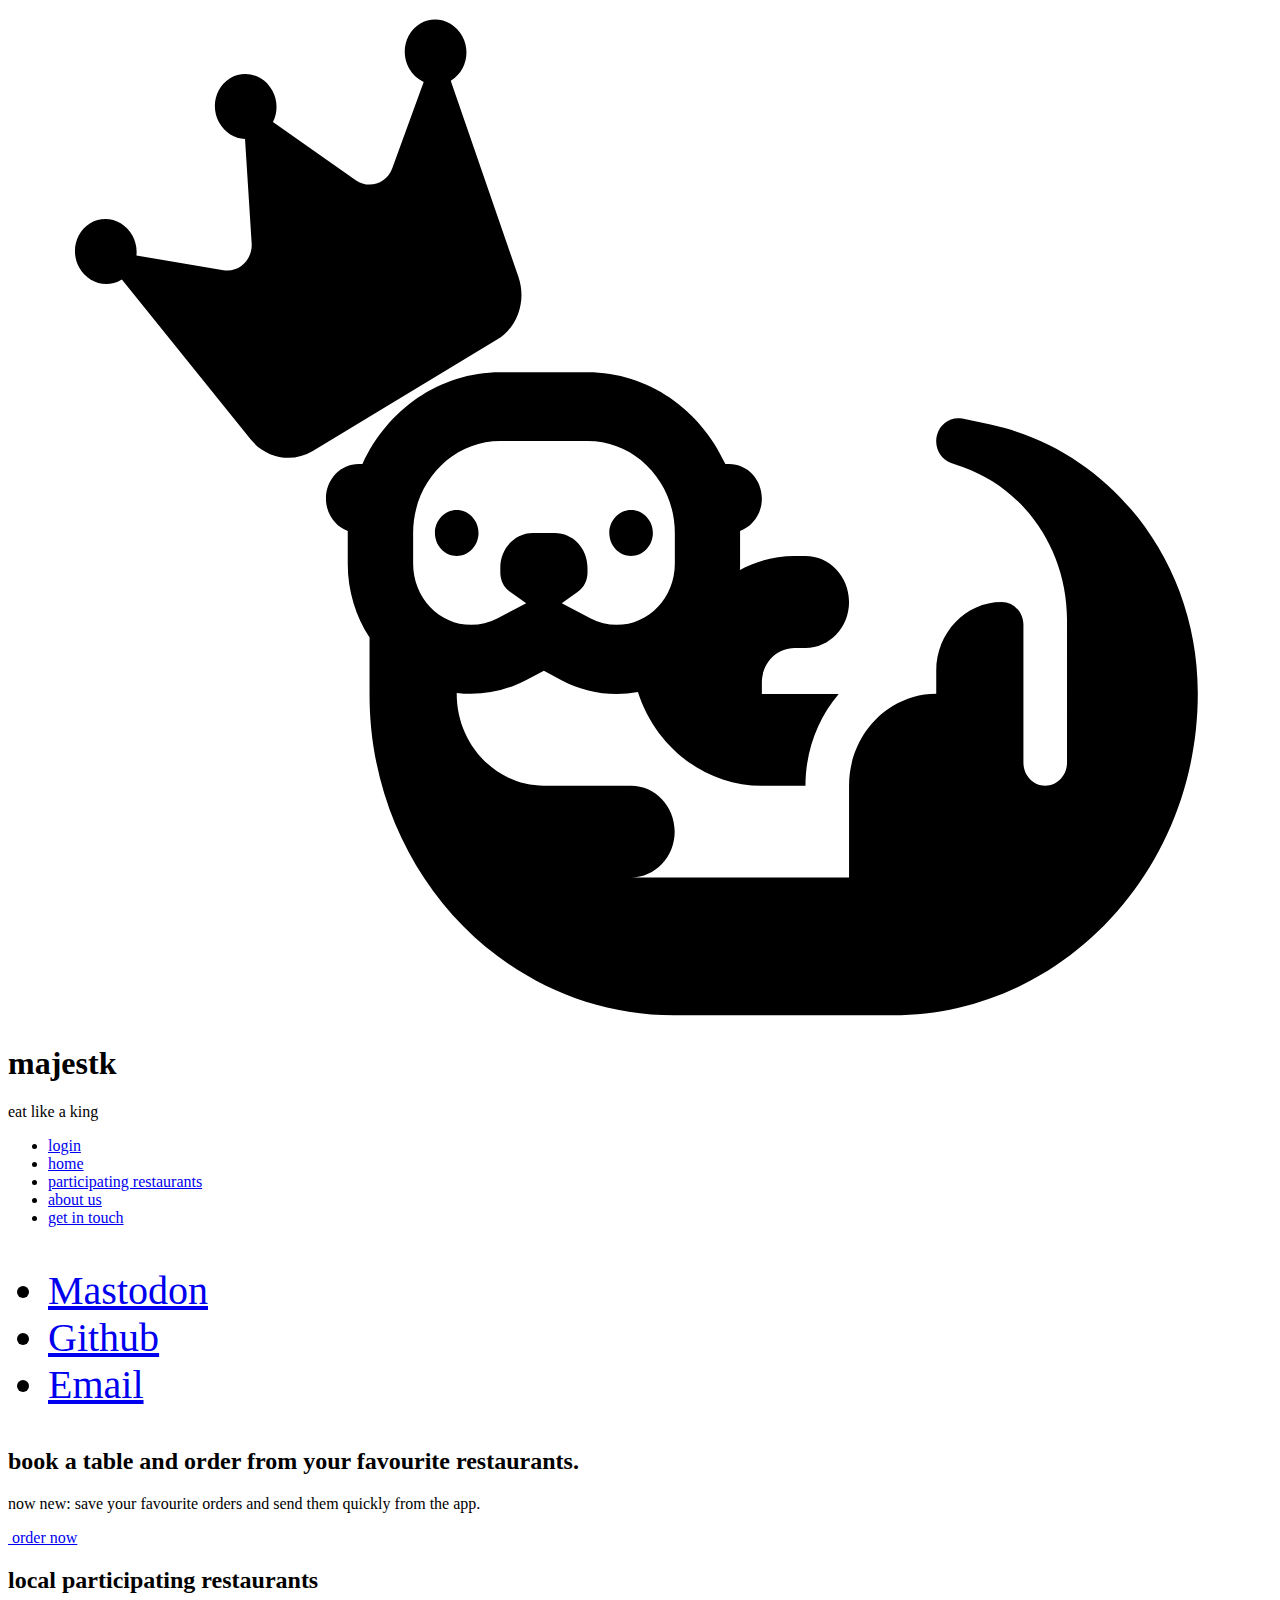
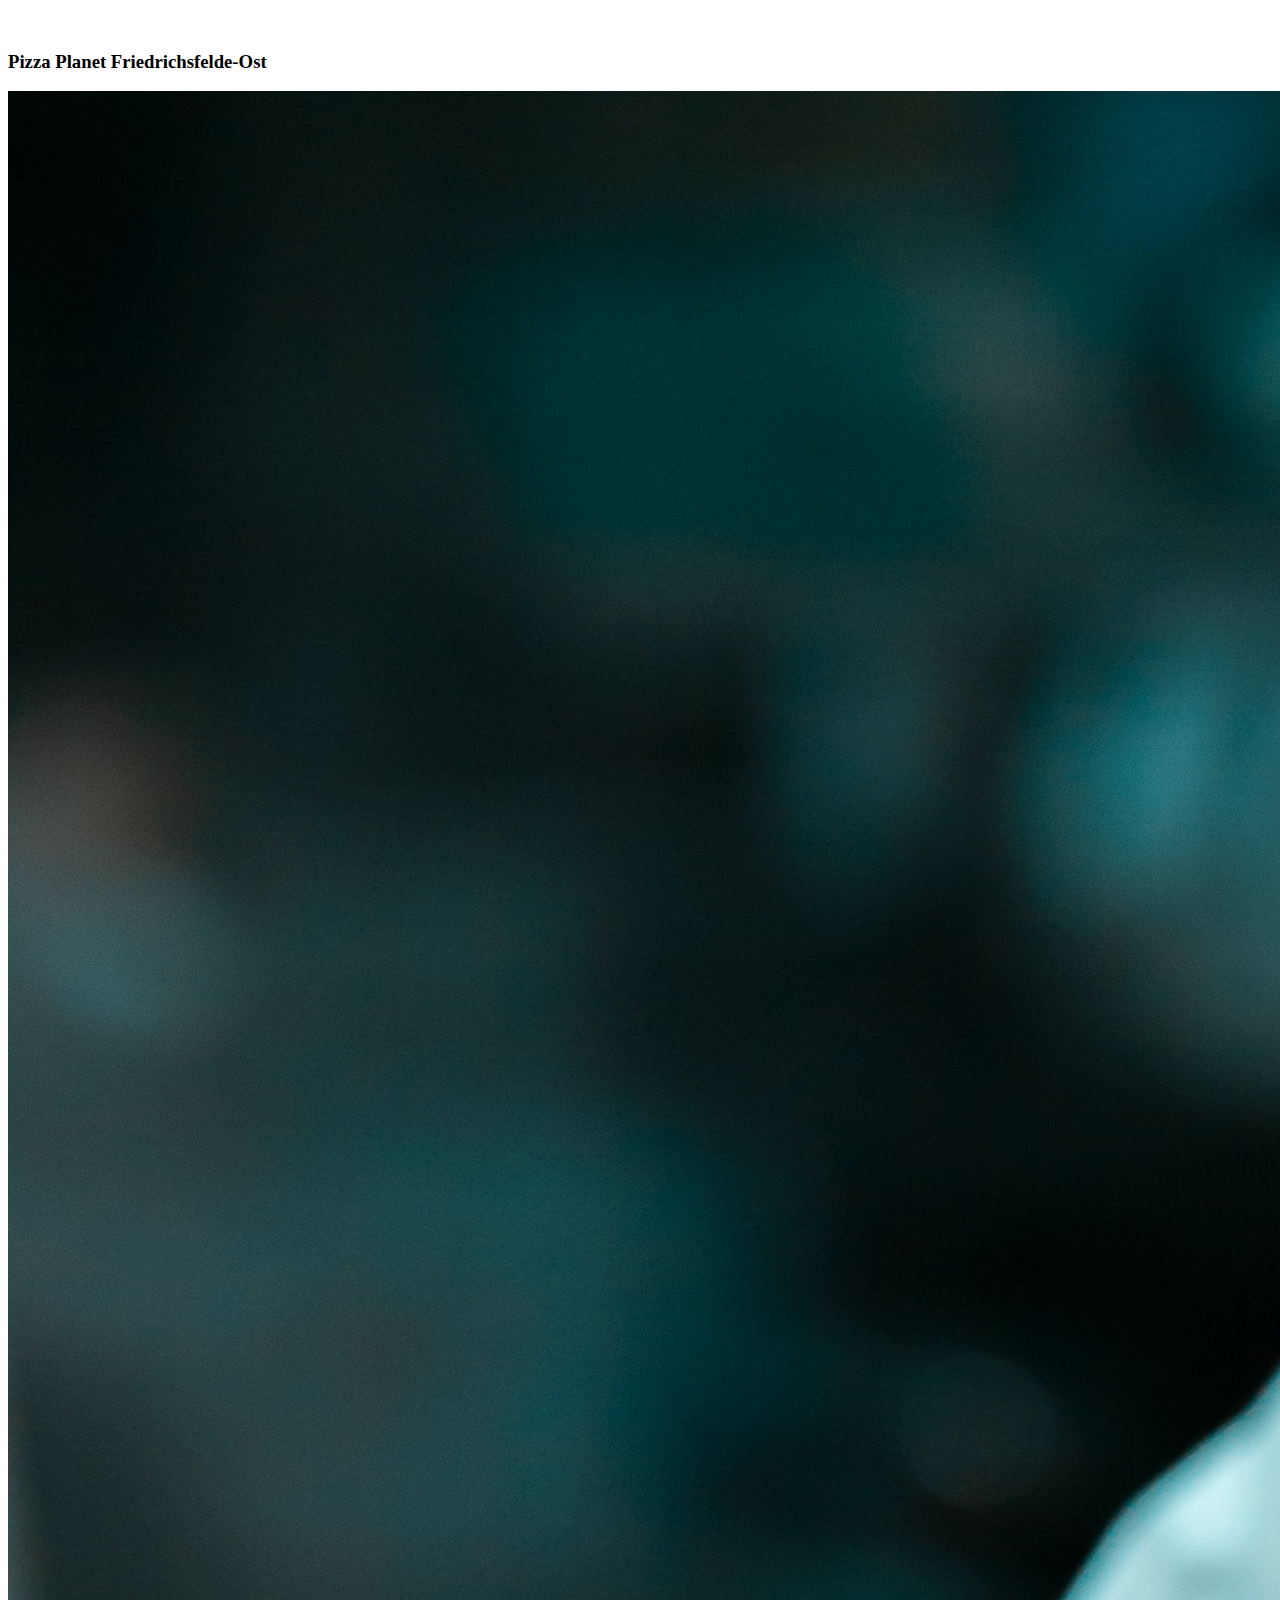
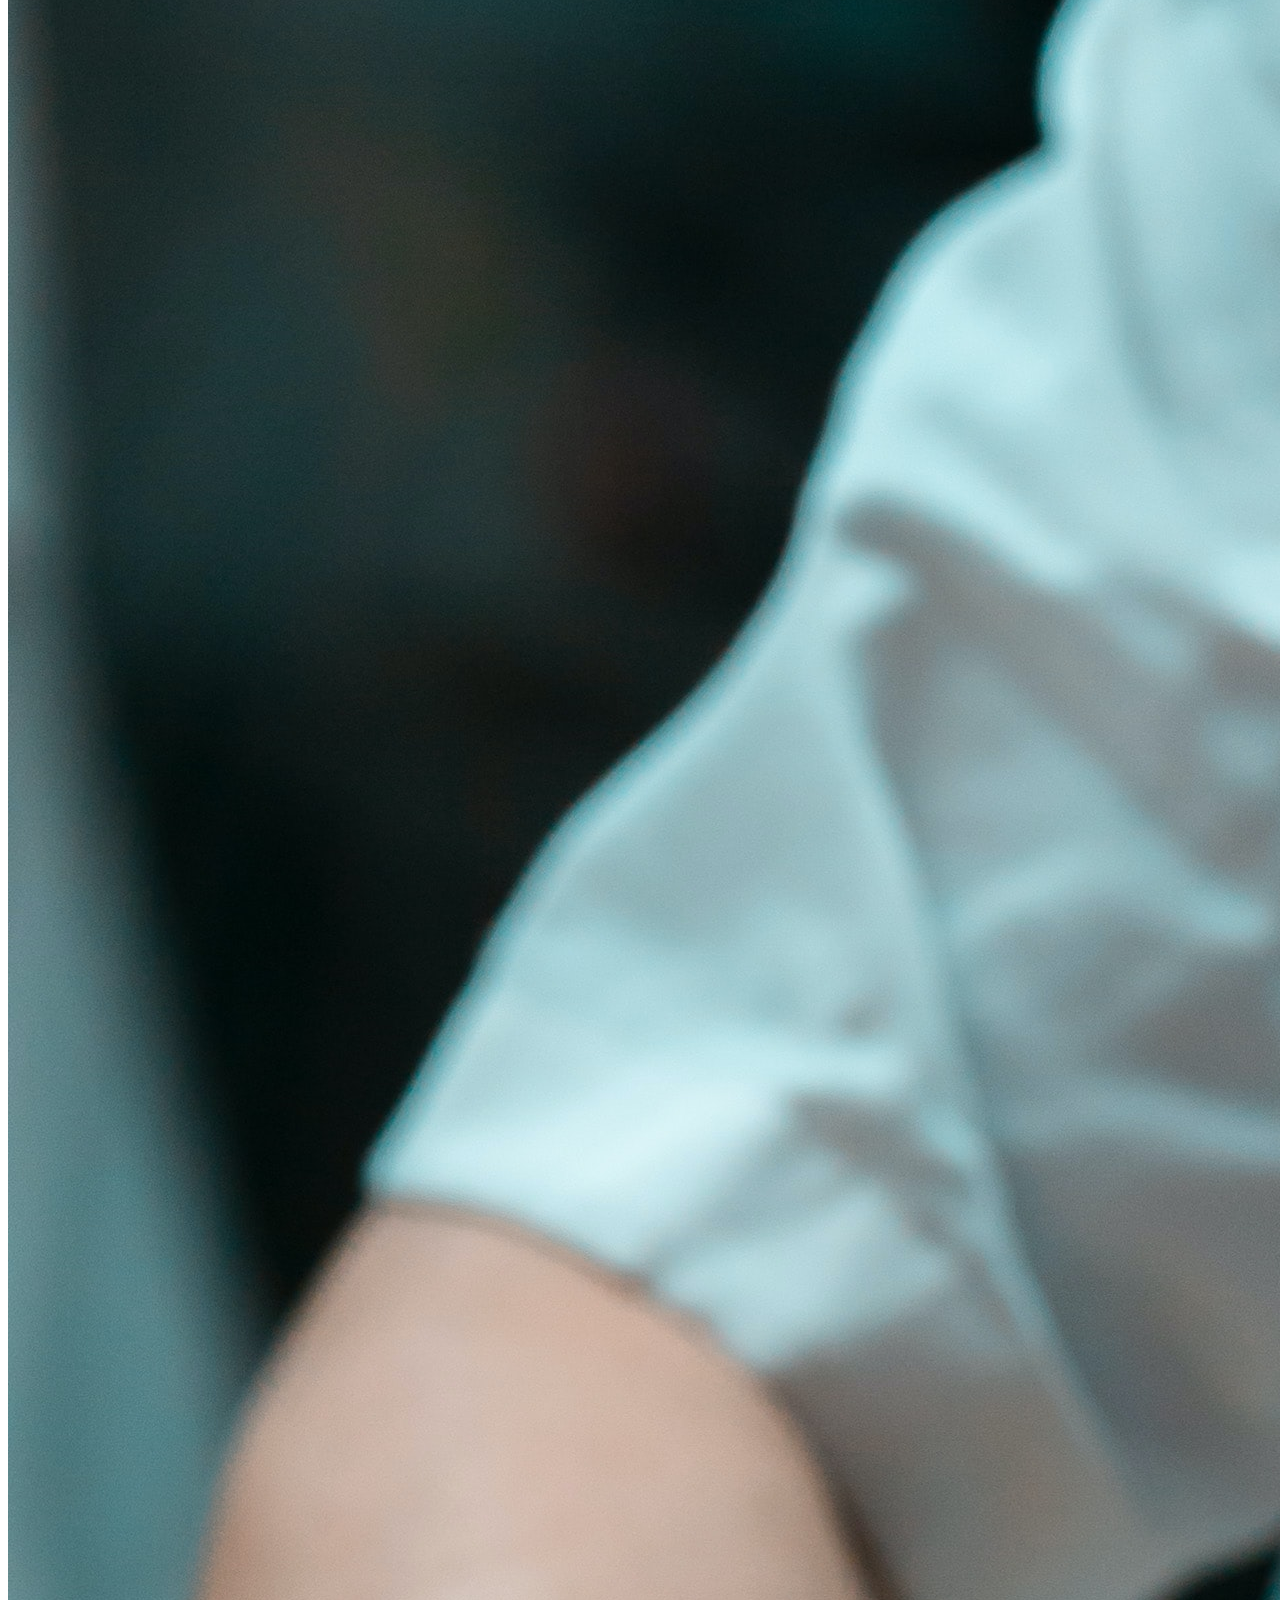
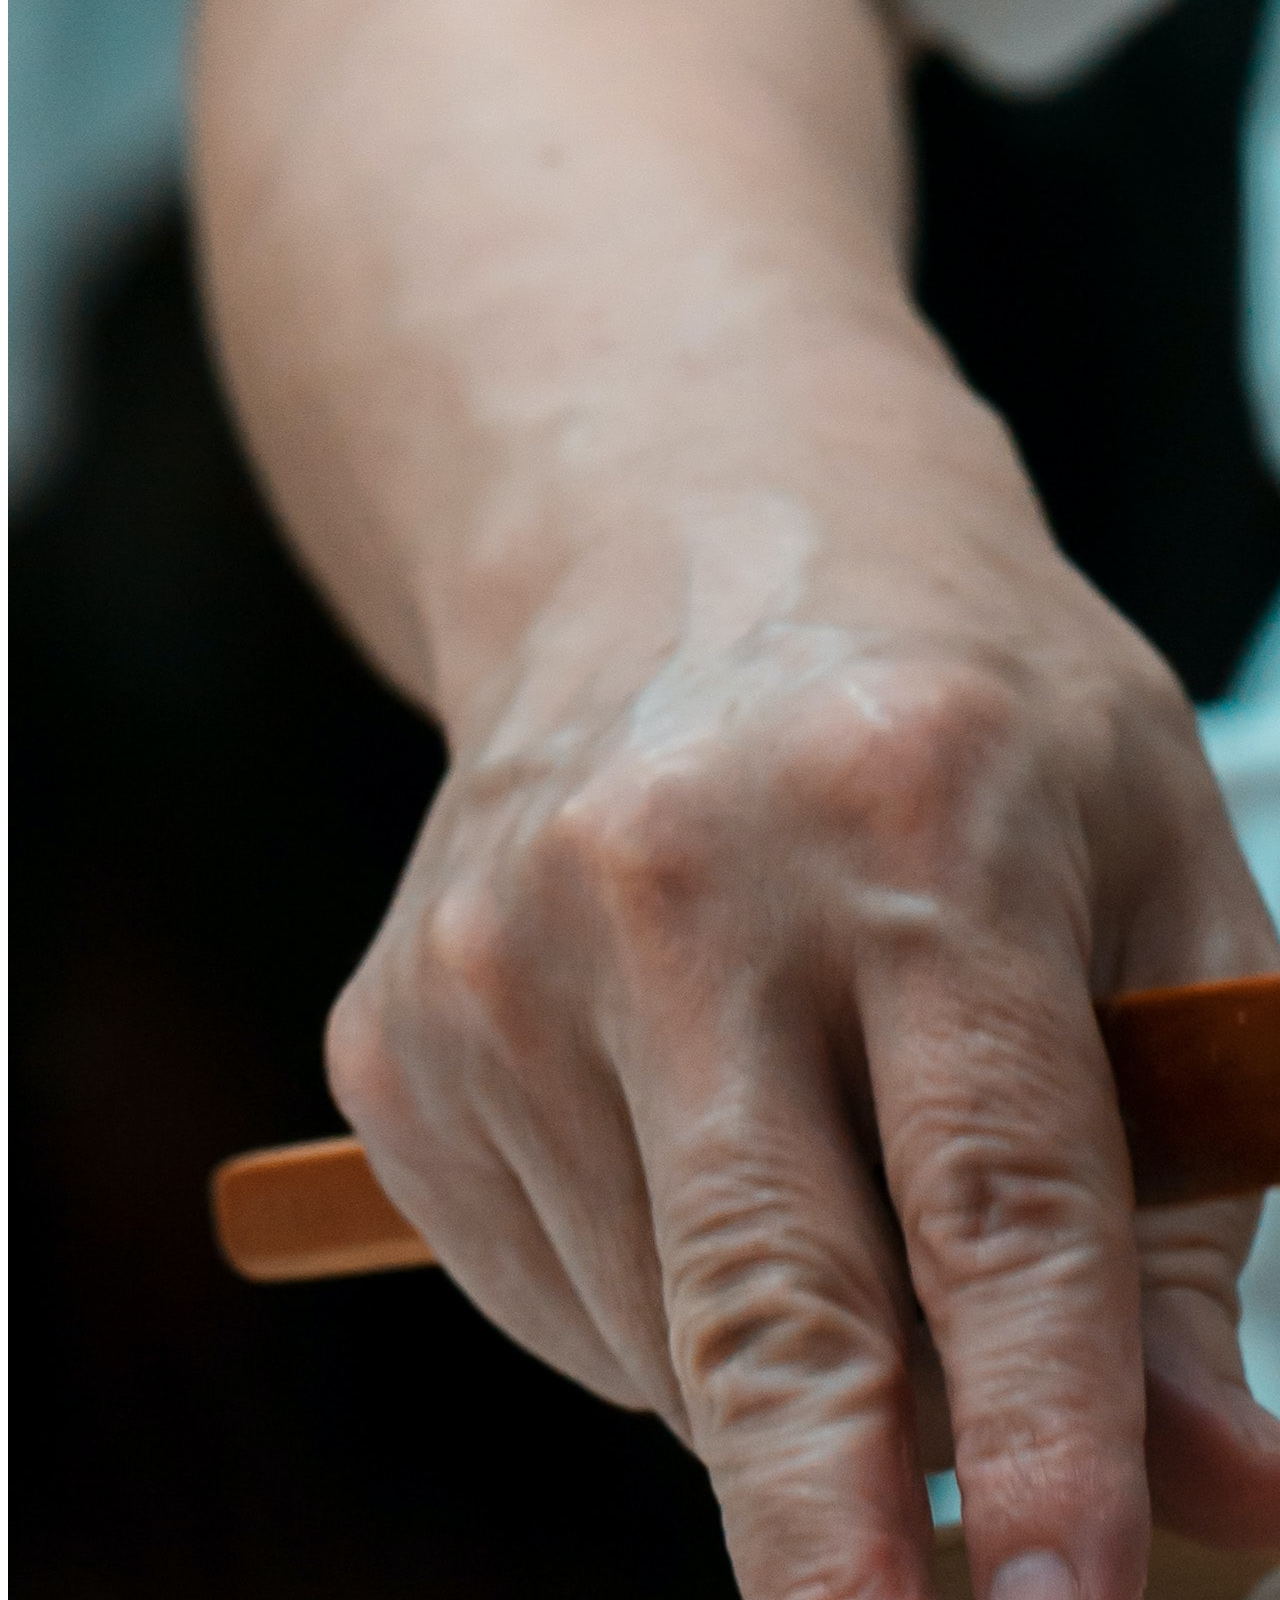
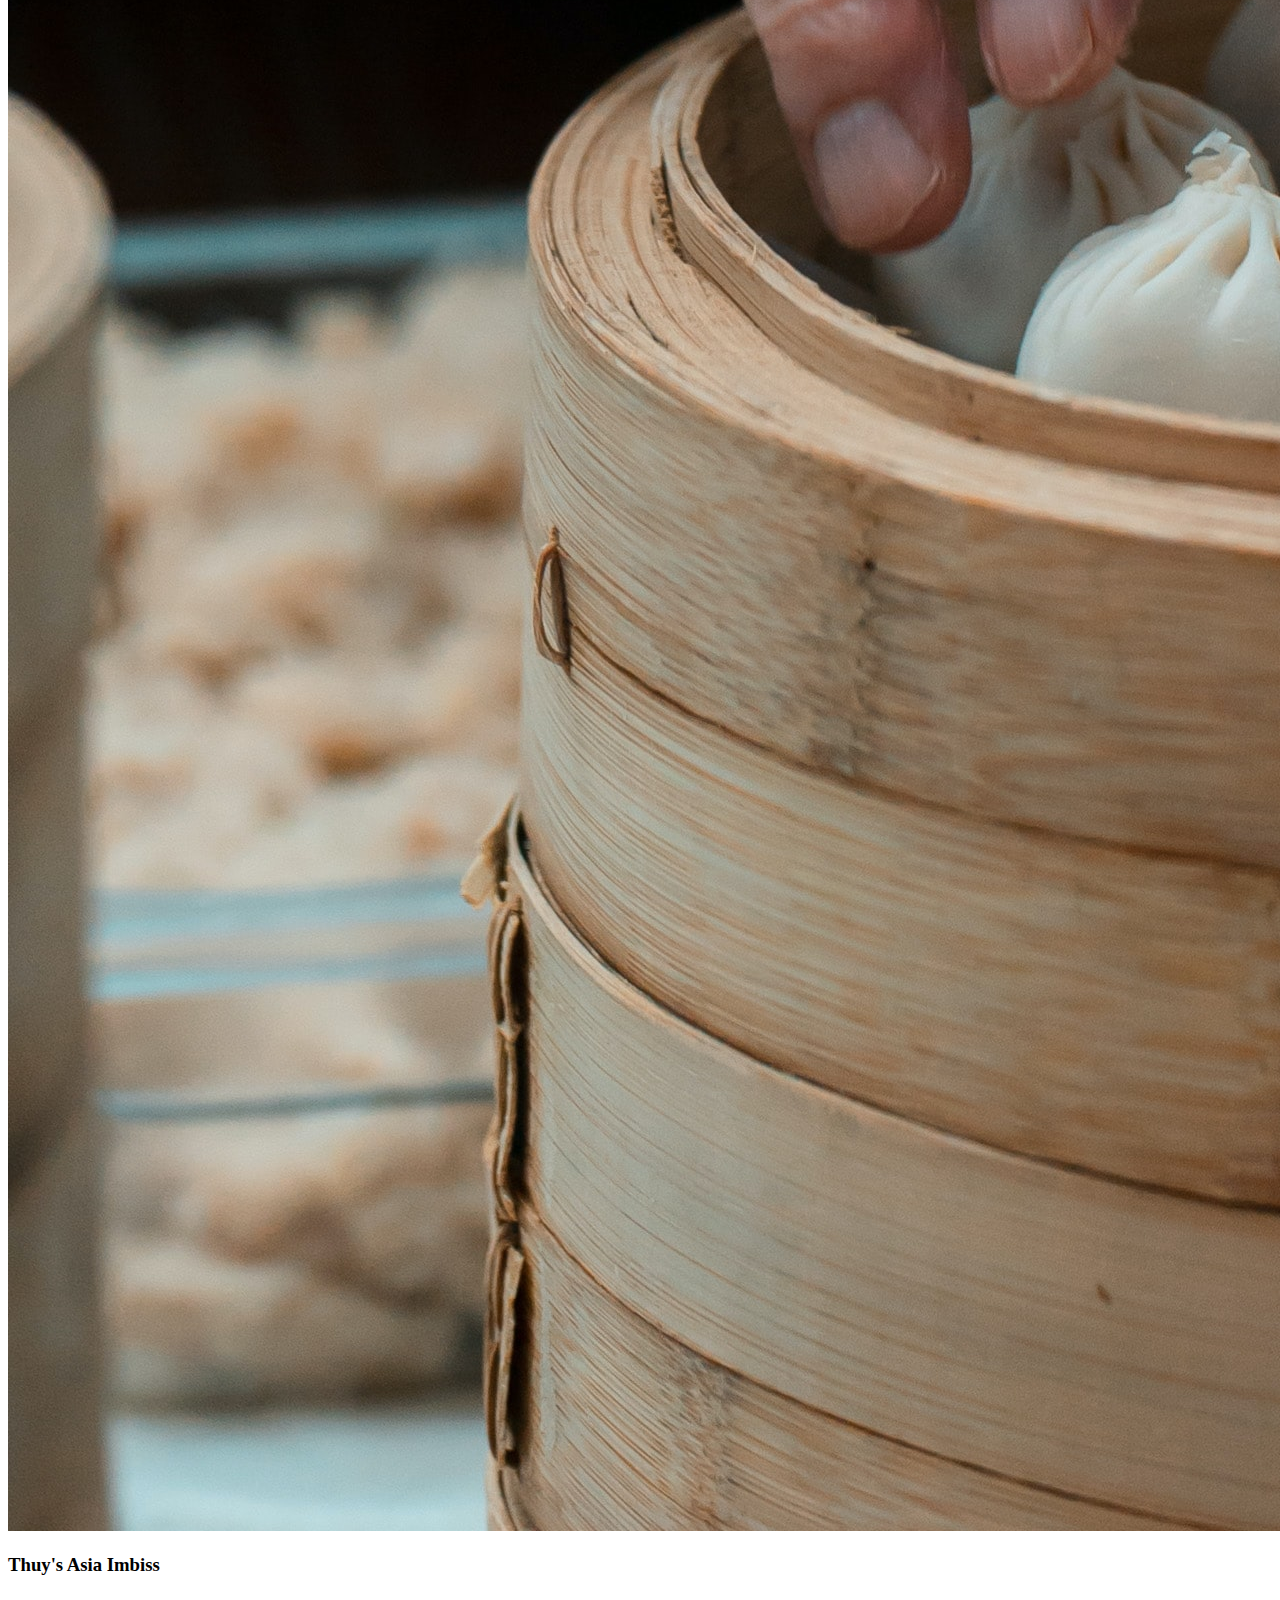
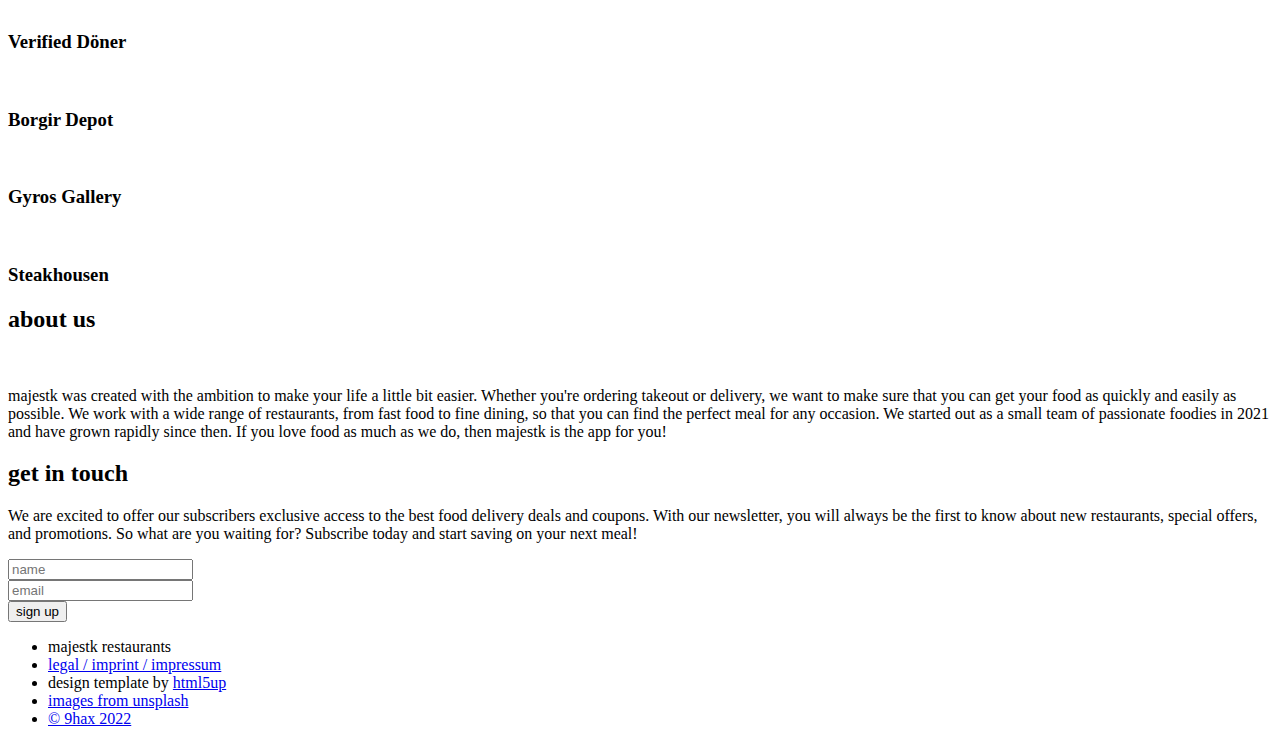
==== commit e9cb694c: "fix links" ====
--- a/index.html
+++ b/index.html
@@ -97,7 +97,7 @@
 				</header>
 
 				<footer>
-					<a href="/login_user" class="button scrolly"><span
+					<a href="https://app.majes.tk" class="button scrolly"><span
 							class="icon solid fa-right-to-bracket">&nbsp;order now</span></a>
 				</footer>
 
@@ -117,13 +117,13 @@
 				<div class="row">
 					<div class="col-4 col-12-mobile">
 						<article class="item">
-							<a href="#" class="image fit"><img src="/images/pizzaplanet.jpg" alt="" /></a>
+							<a class="image fit"><img src="/images/pizzaplanet.jpg" alt="" /></a>
 							<header>
 								<h3>Pizza Planet Friedrichsfelde-Ost</h3>
 							</header>
 						</article>
 						<article class="item">
-							<a href="#" class="image fit"><img src="/images/wengang-zhai-8TV_eAmrMXQ-unsplash.jpg" alt="" /></a>
+							<a class="image fit"><img src="/images/wengang-zhai-8TV_eAmrMXQ-unsplash.jpg" alt="" /></a>
 							<header>
 								<h3>Thuy's Asia Imbiss</h3>
 							</header>
@@ -131,27 +131,27 @@
 					</div>
 					<div class="col-4 col-12-mobile">
 						<article class="item">
-							<a href="#" class="image fit"><img src="/images/kebab.jpg" alt="" /></a>
+							<a class="image fit"><img src="/images/kebab.jpg" alt="" /></a>
 							<header>
 								<h3>Verified Döner</h3>
 							</header>
 						</article>
 						<article class="item">
-							<a href="#" class="image fit"><img src="/images/xxl.jpg" alt="" /></a>
-							<header>
-								<h3>Burger Depot</h3>
+							<a class="image fit"><img src="/images/borgir.jpg" alt="" /></a>
+							<header>
+								<h3>Borgir Depot</h3>
 							</header>
 						</article>
 					</div>
 					<div class="col-4 col-12-mobile">
 						<article class="item">
-							<a href="#" class="image fit"><img src="/images/gyros.jpg" alt="" /></a>
+							<a class="image fit"><img src="/images/gyros.jpg" alt="" /></a>
 							<header>
 								<h3>Gyros Gallery</h3>
 							</header>
 						</article>
 						<article class="item">
-							<a href="#" class="image fit"><img src="/images/steakhousen.jpg" alt="" /></a>
+							<a class="image fit"><img src="/images/steakhausen.jpg" alt="" /></a>
 							<header>
 								<h3>Steakhousen</h3>
 							</header>
@@ -232,4 +232,4 @@
 
 </body>
 
-</html>+</html>
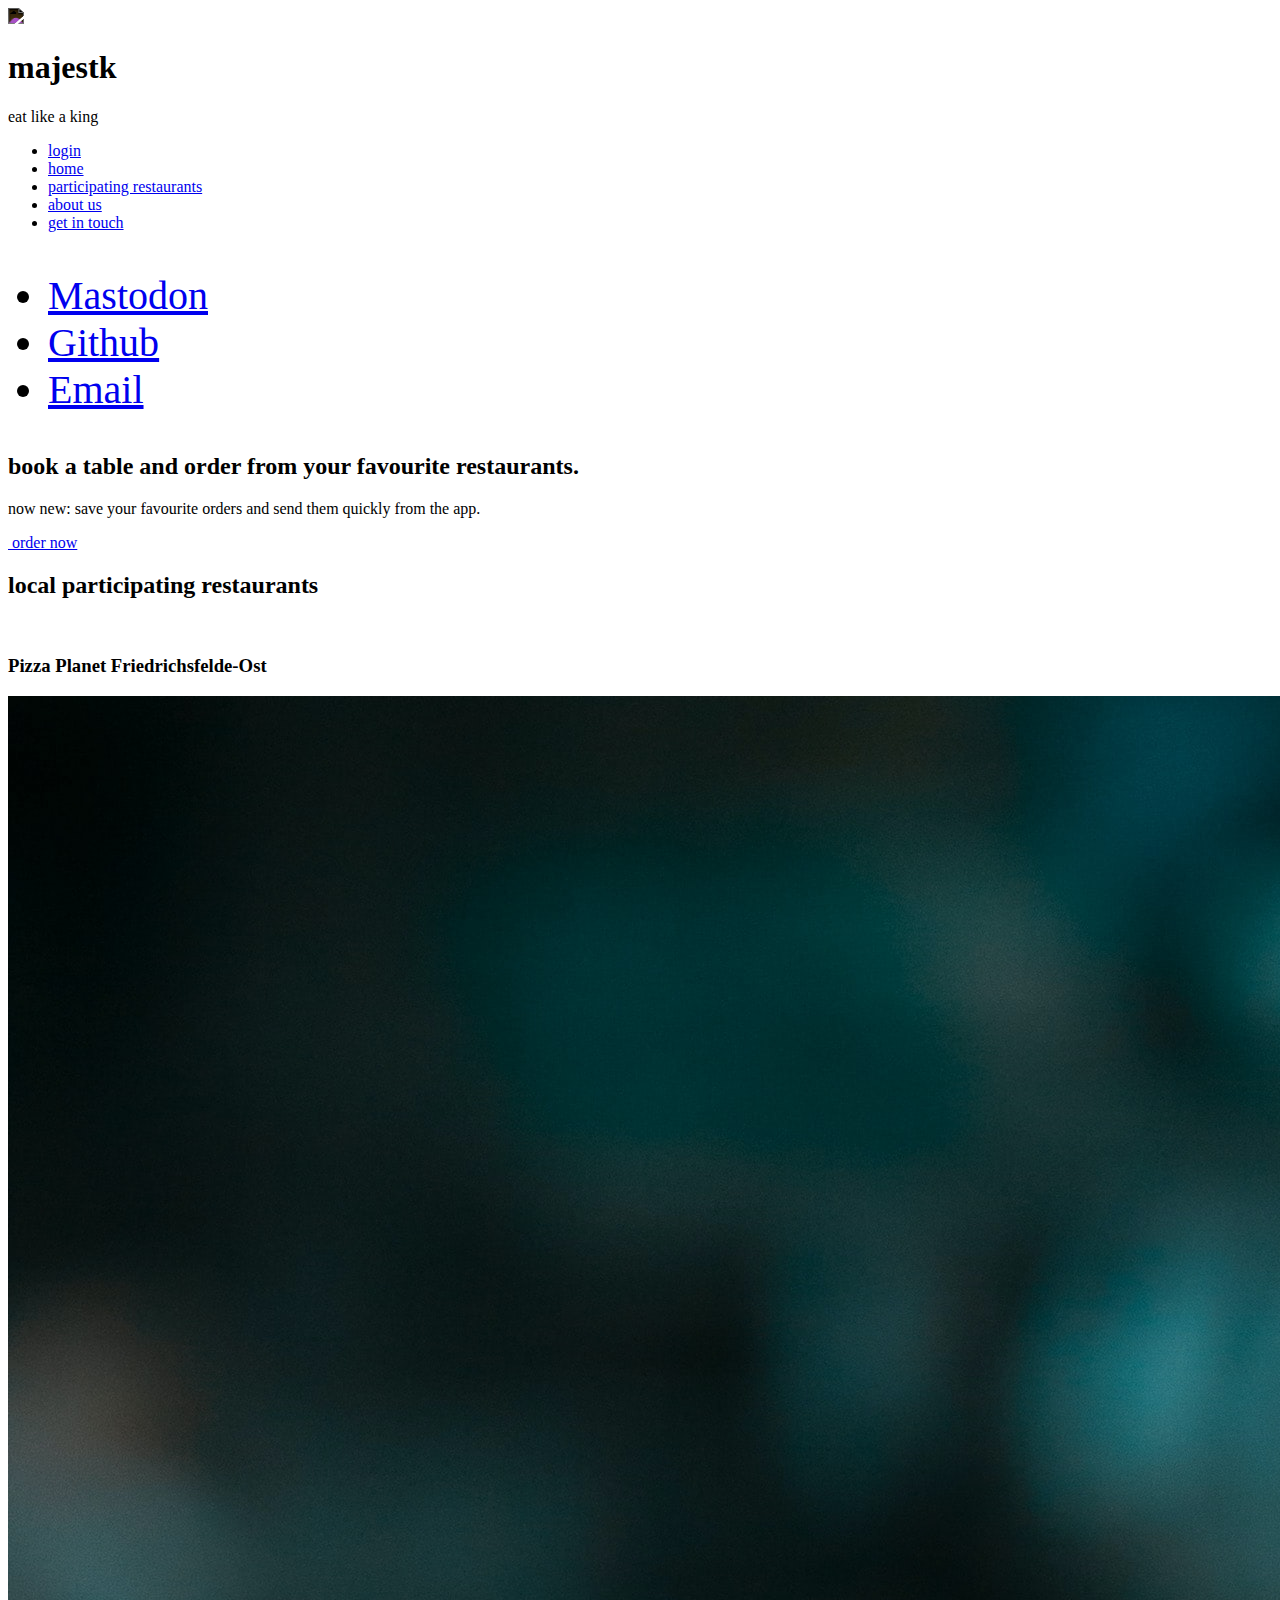
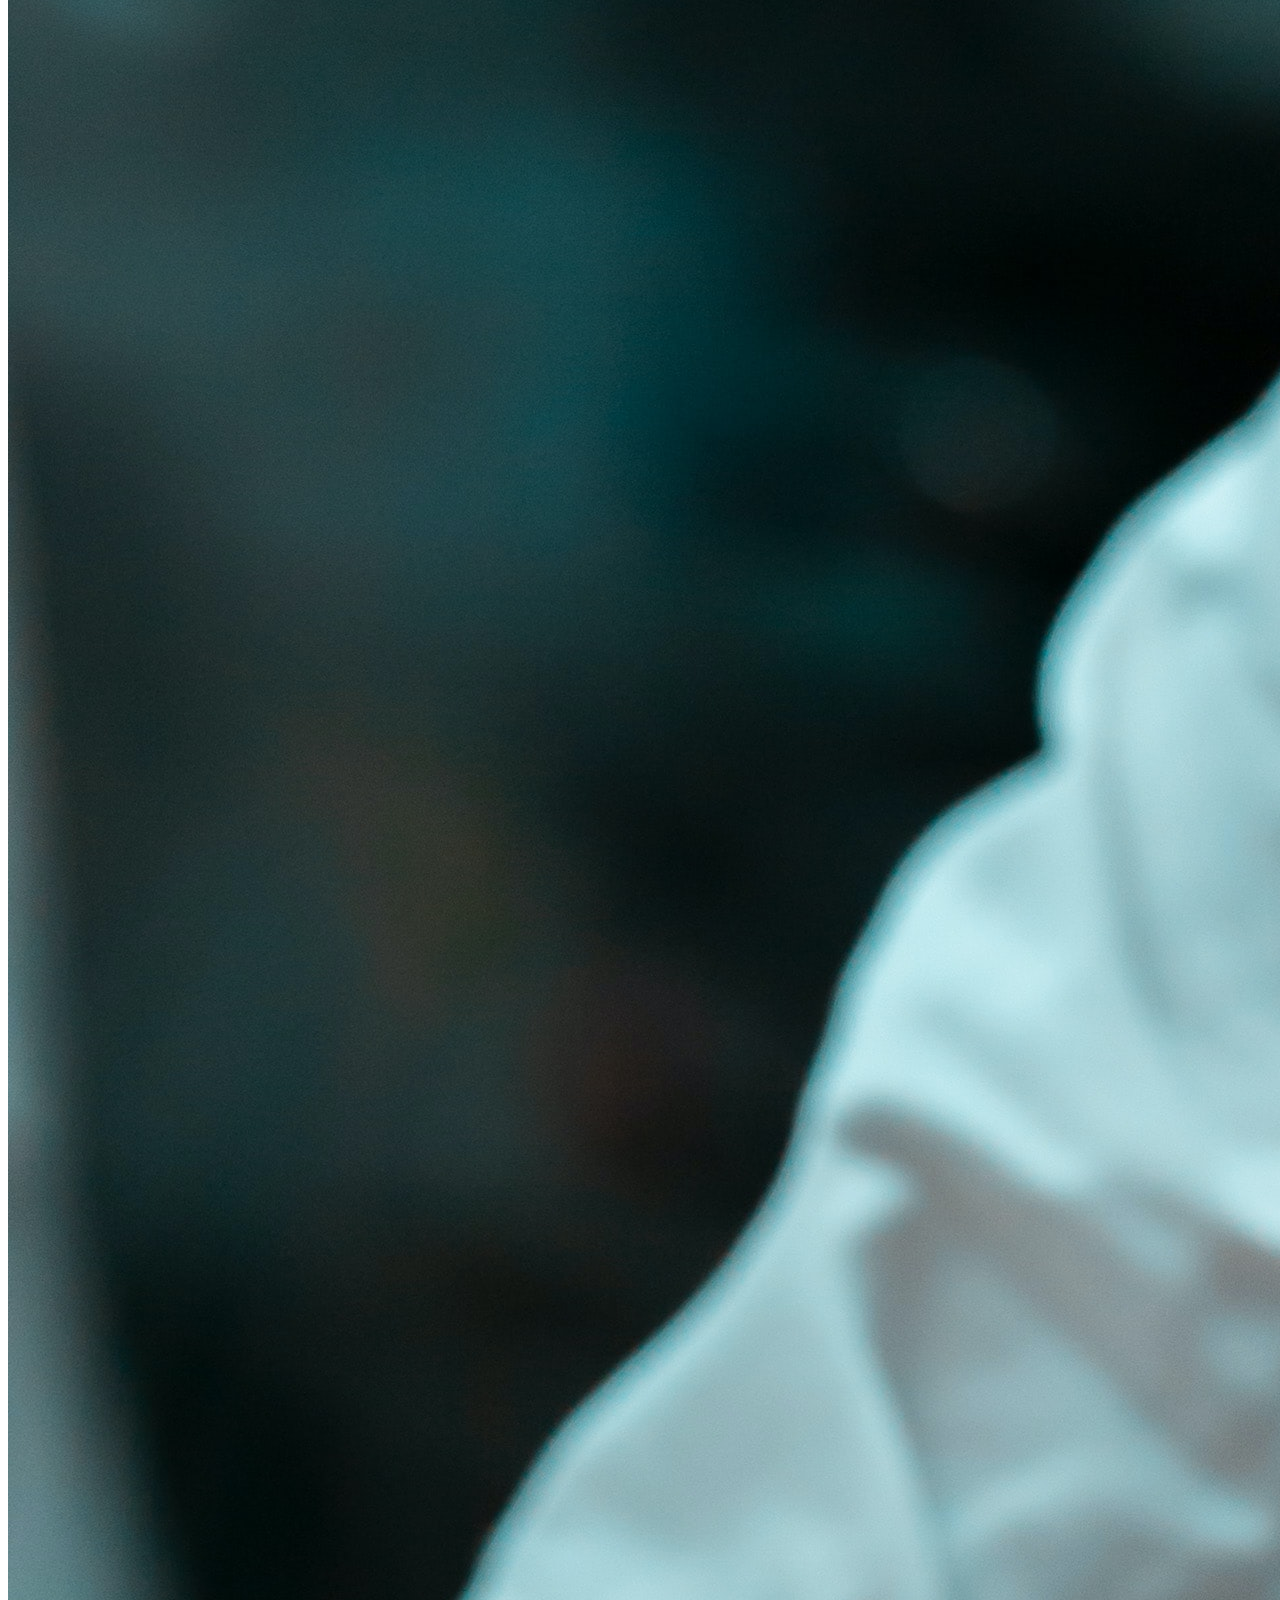
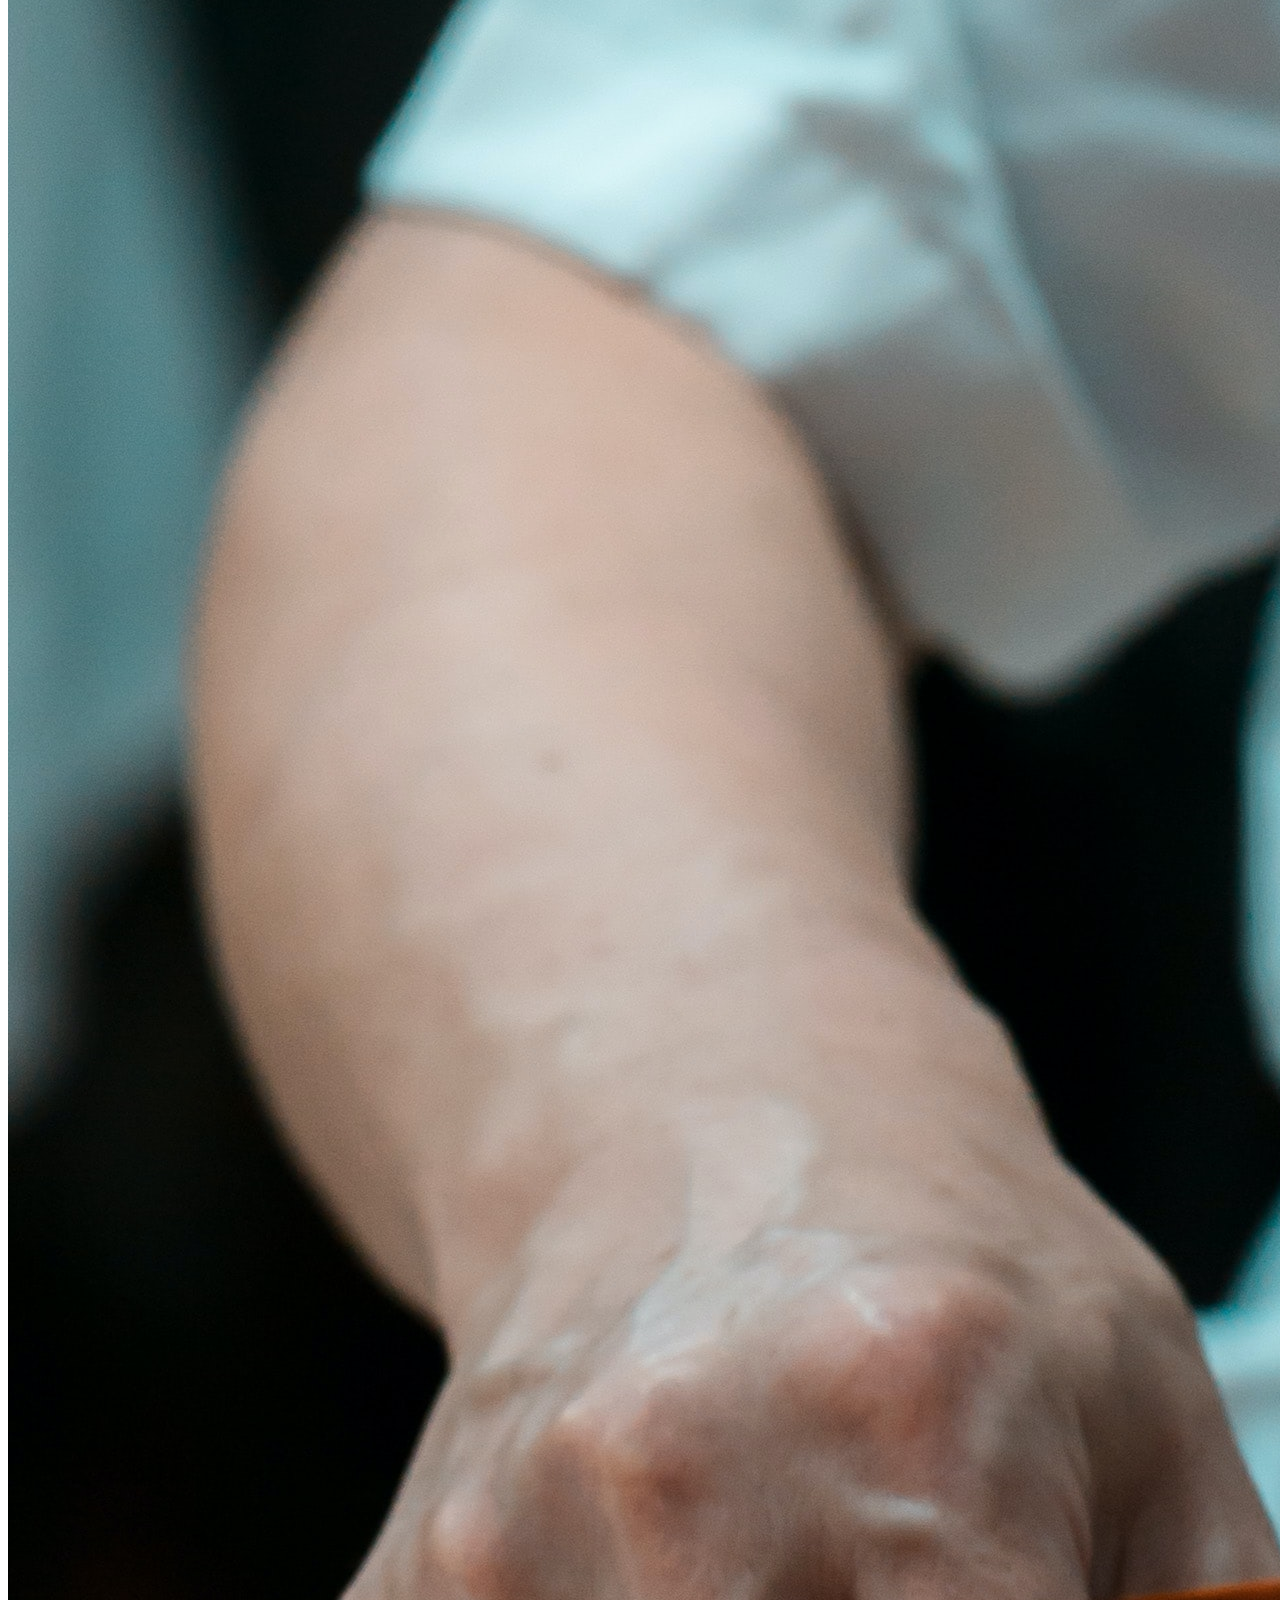
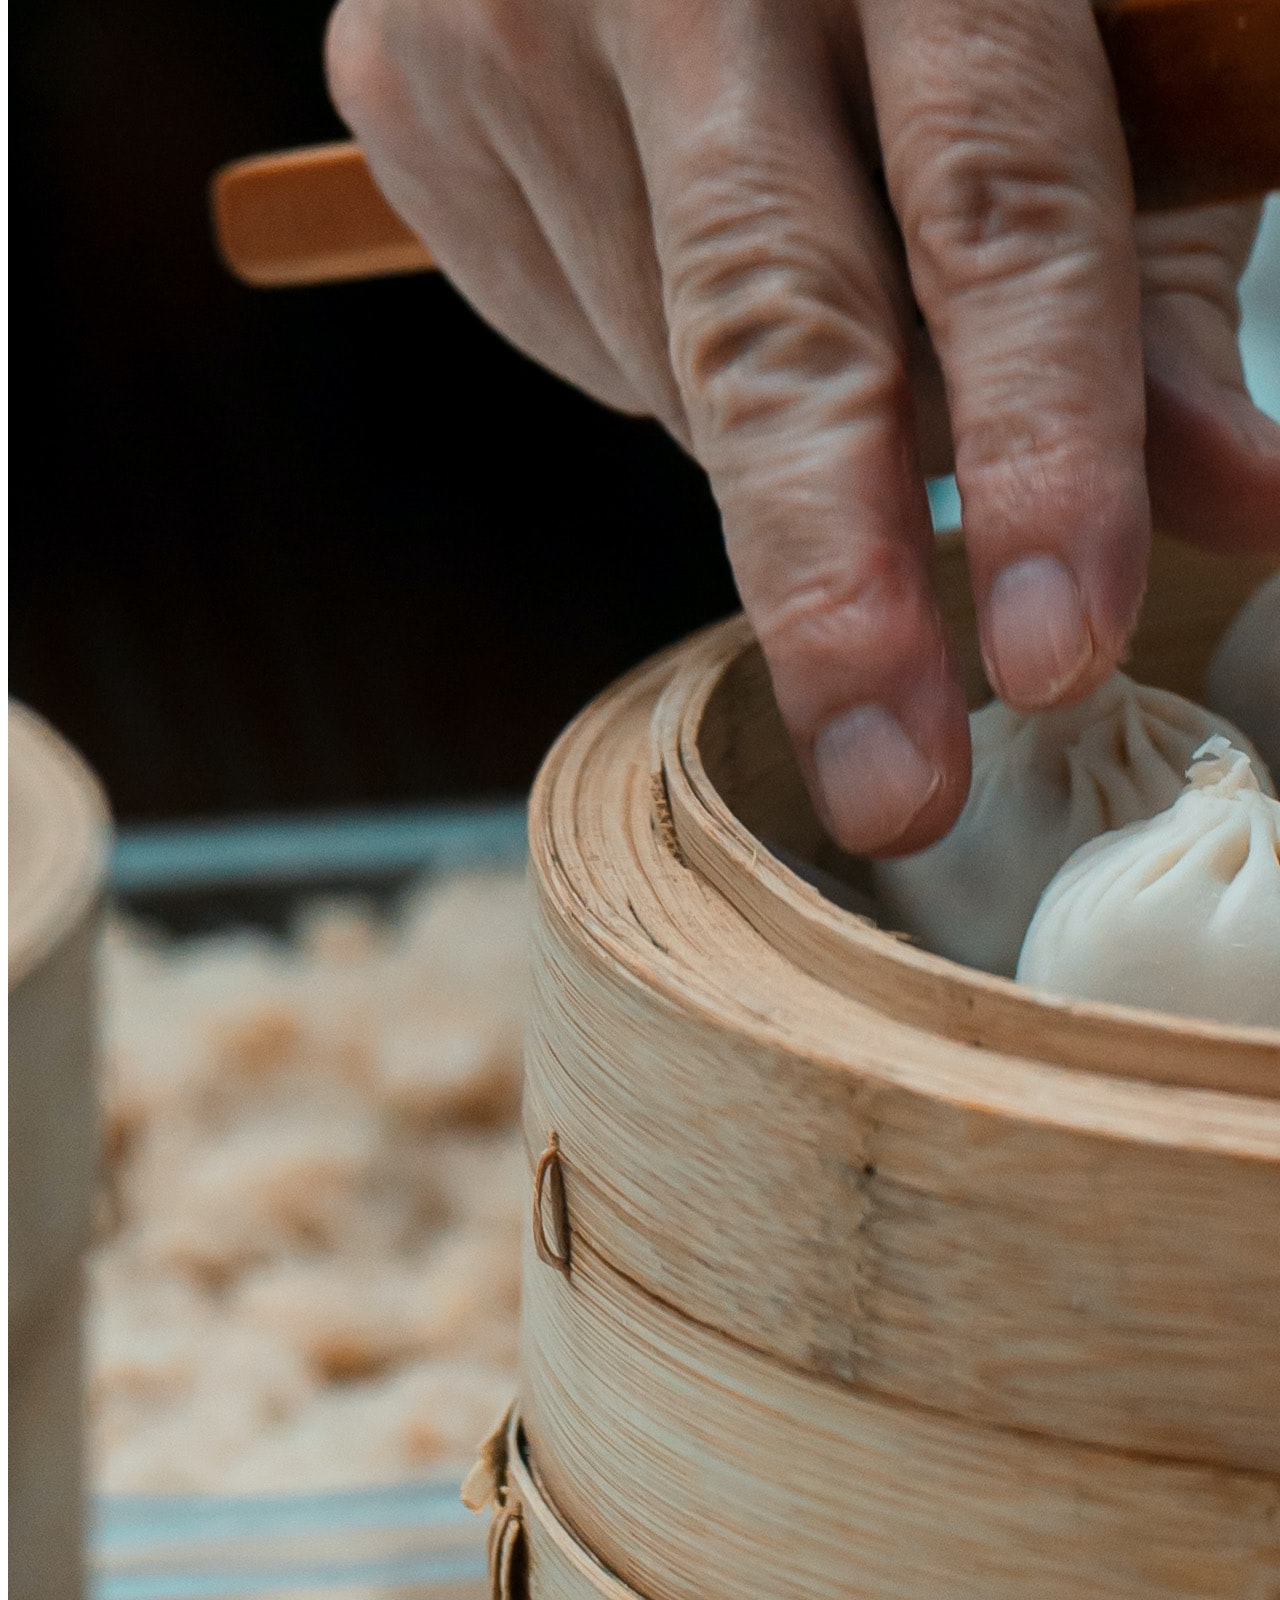
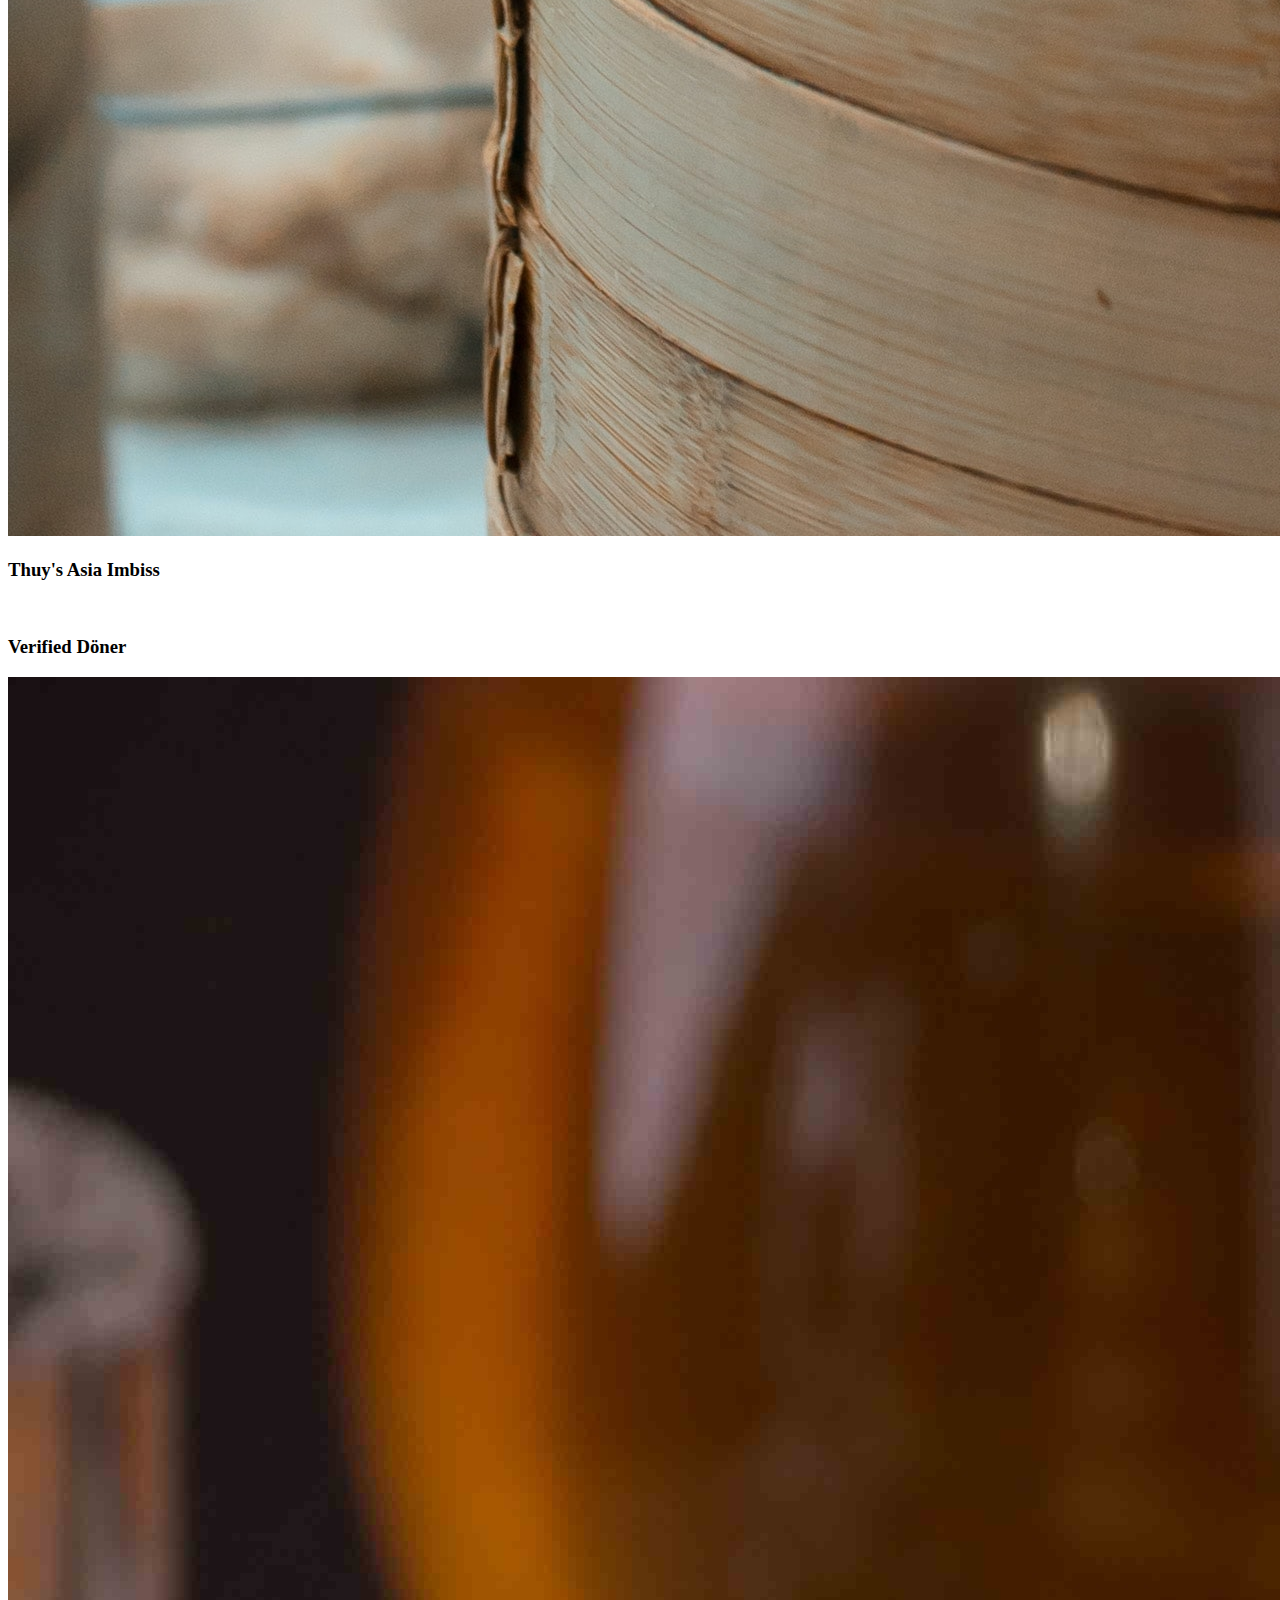
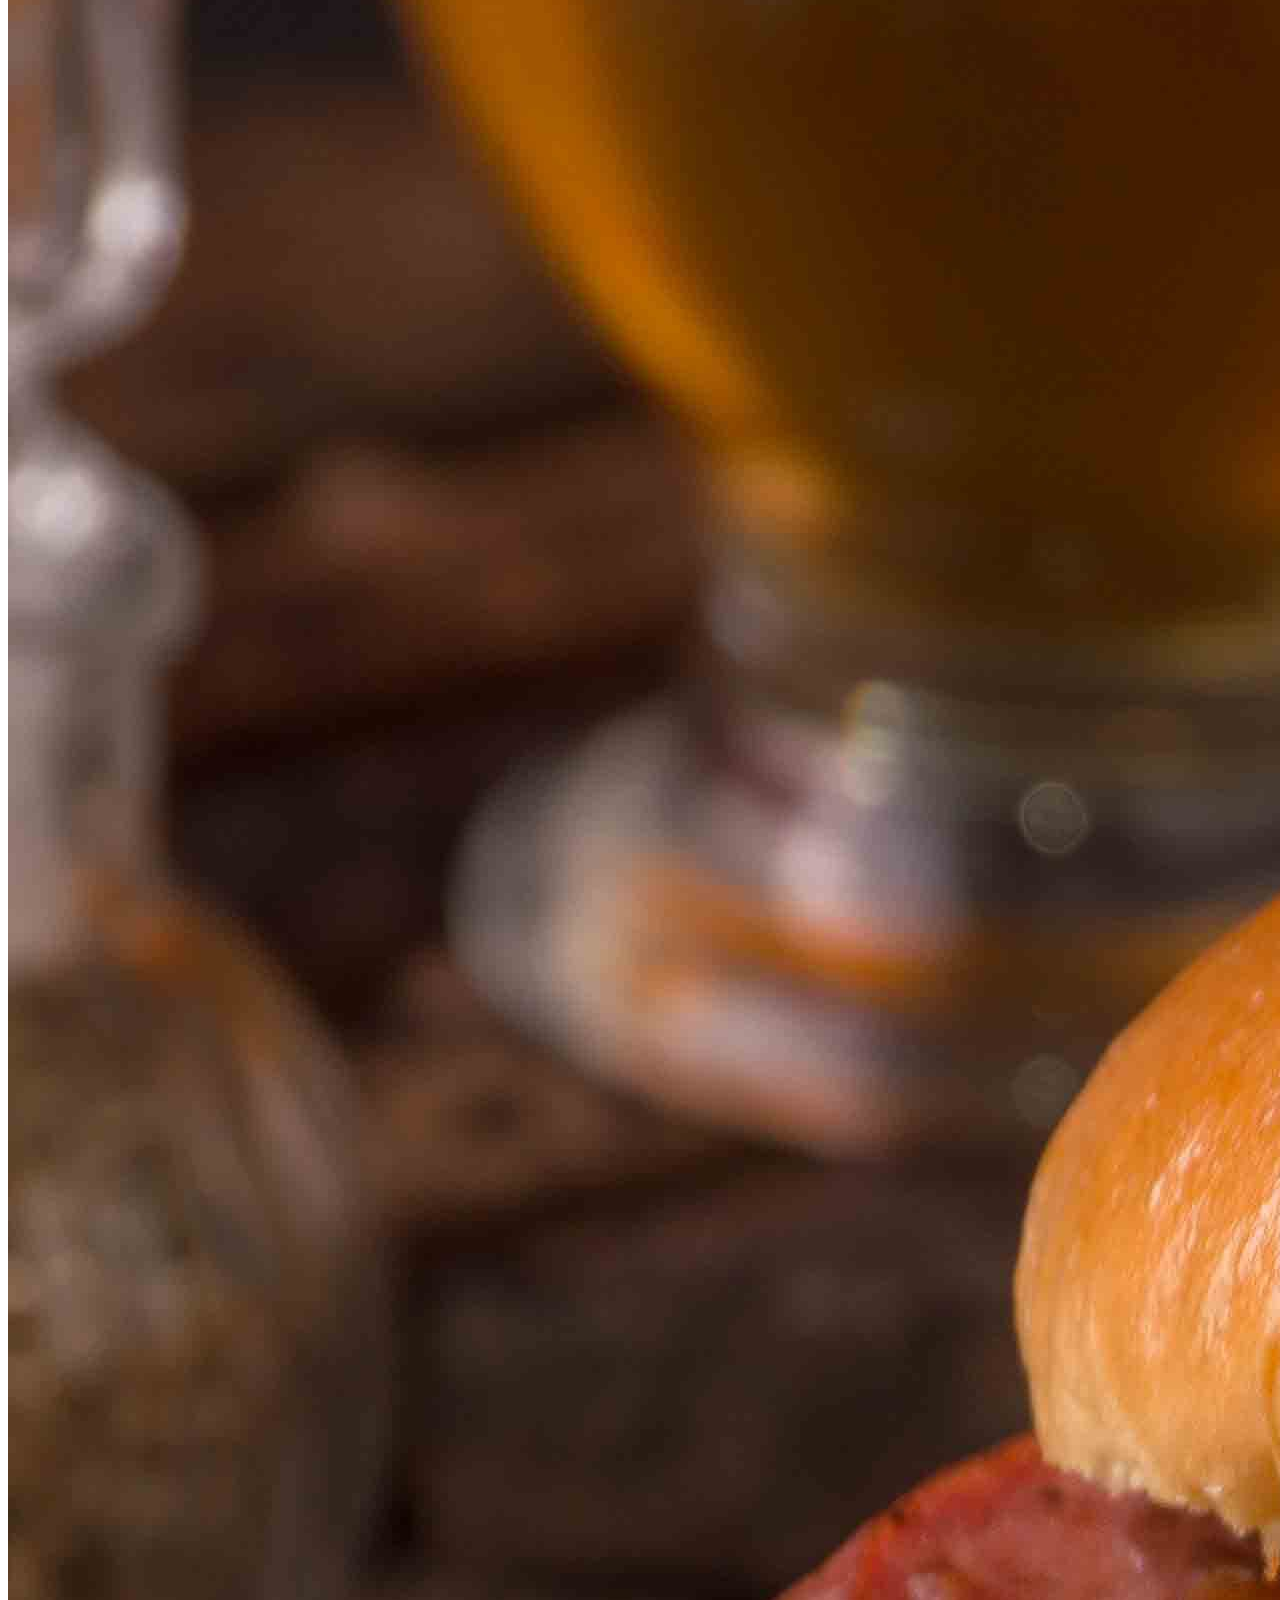
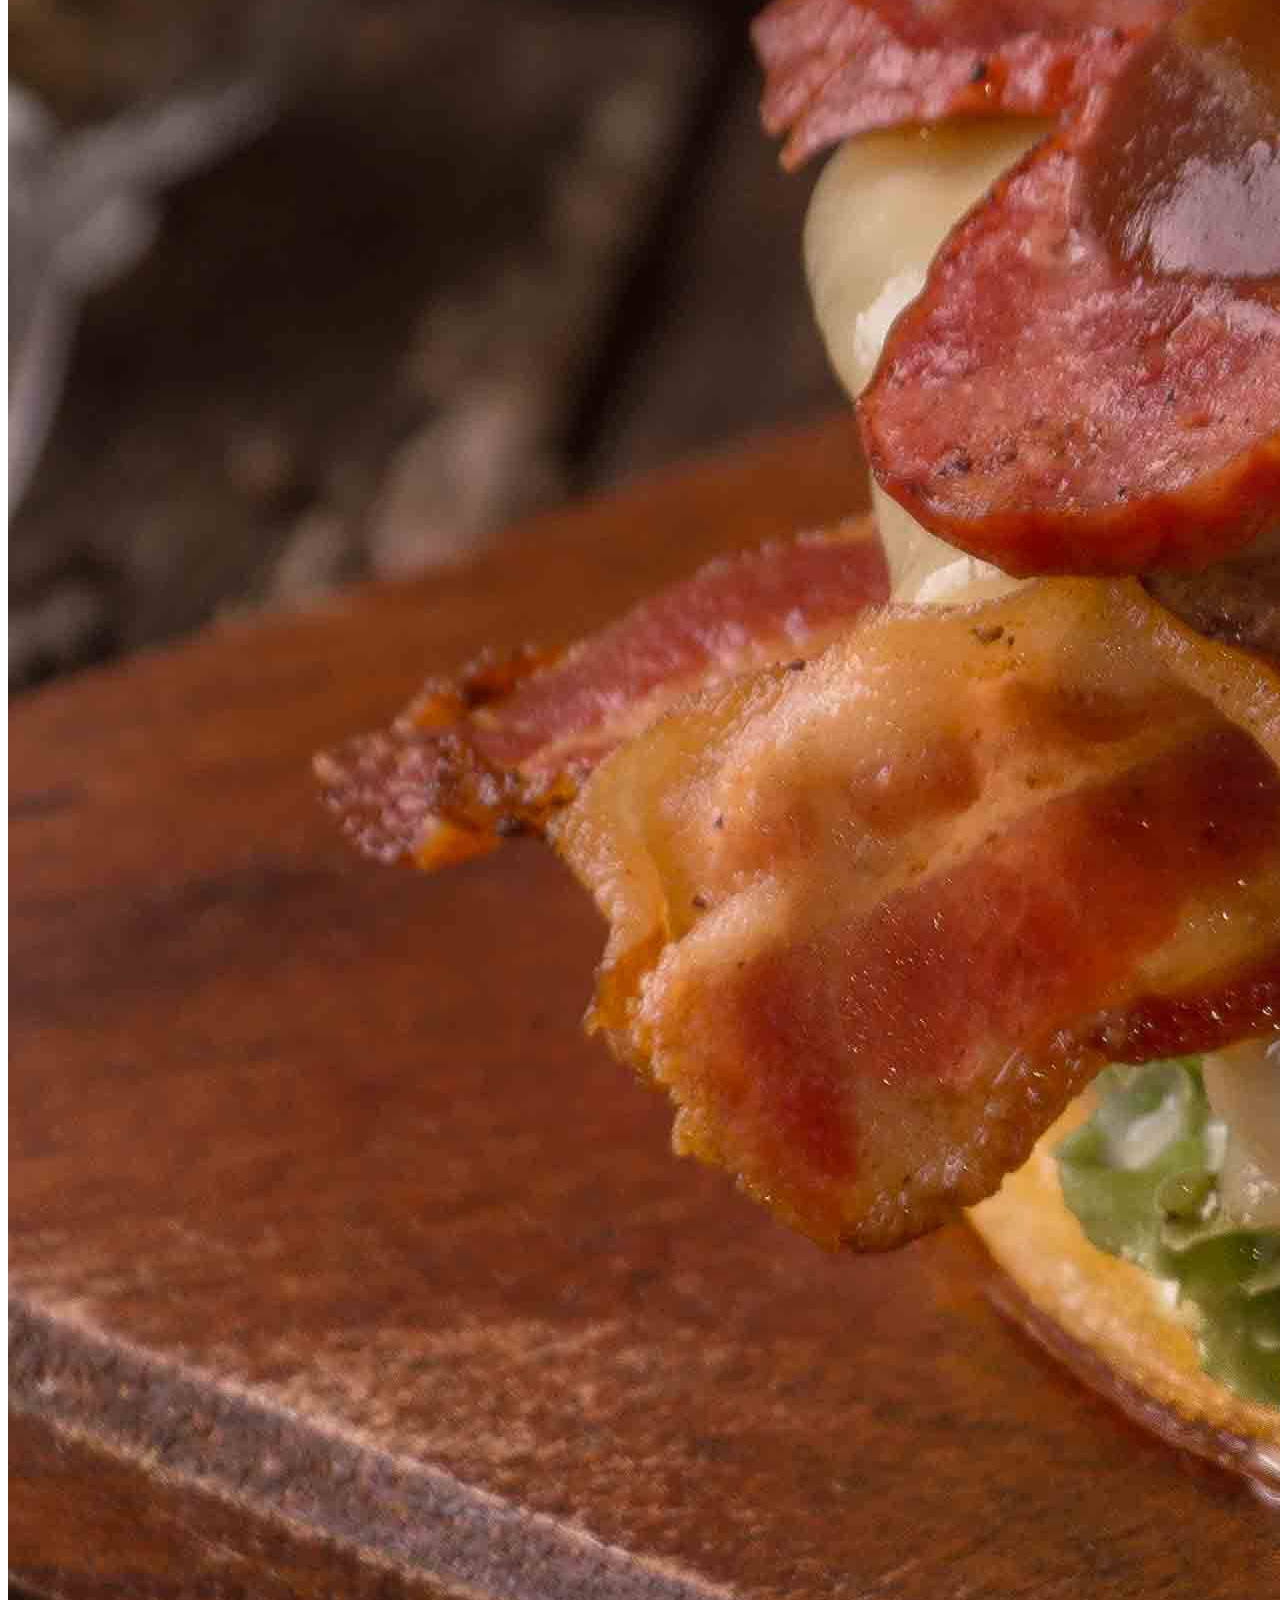
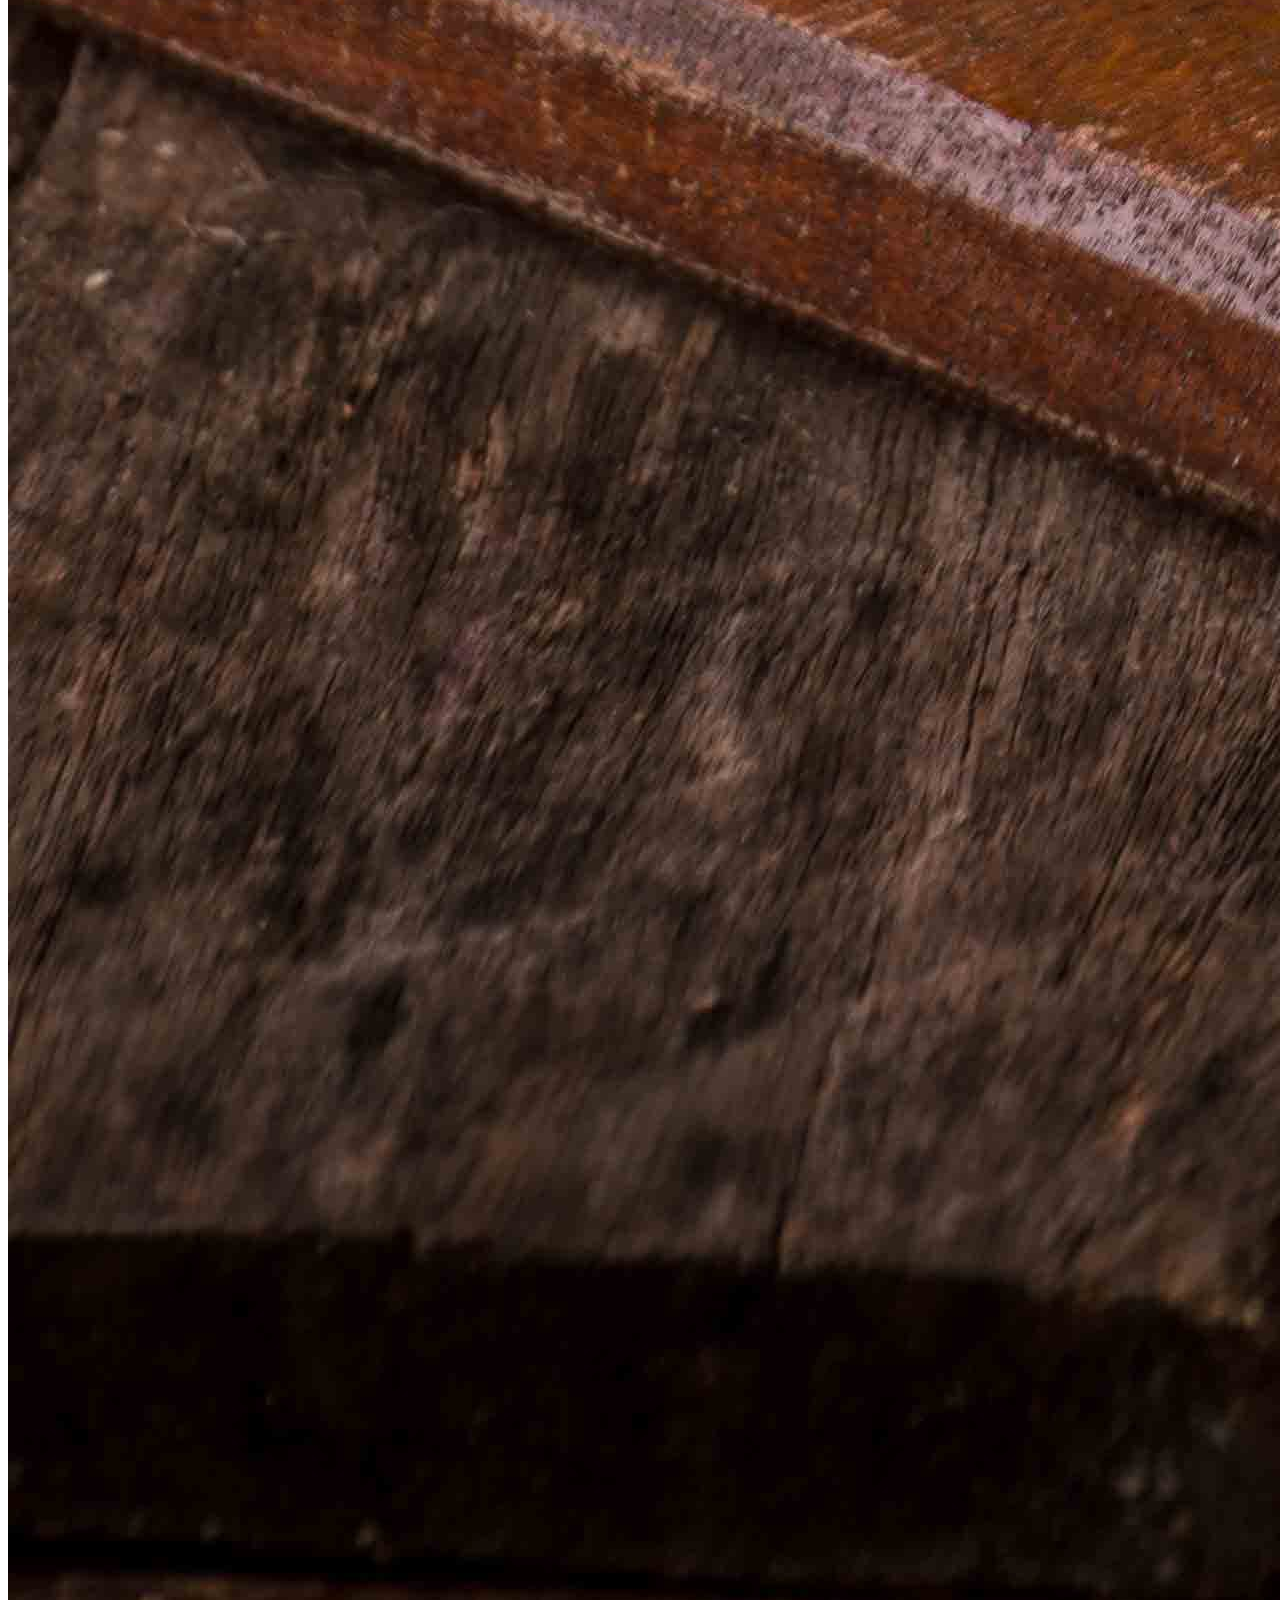
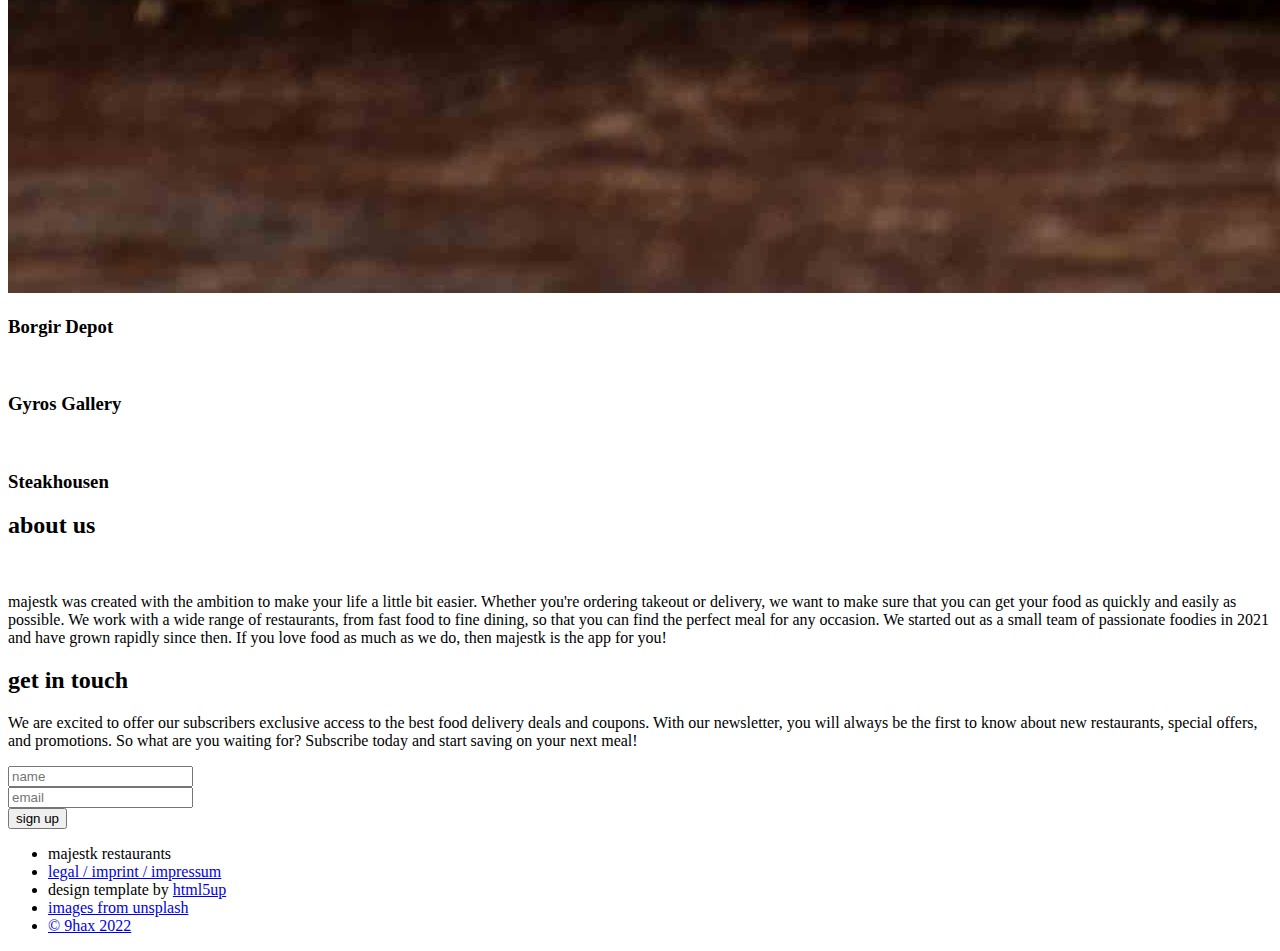
==== commit 79c110ac: "add newsletter signup" ====
--- a/index.html
+++ b/index.html
@@ -12,16 +12,6 @@
 	<meta charset="utf-8" />
 	<meta name="viewport" content="width=device-width, initial-scale=1, user-scalable=no" />
 	<link rel="stylesheet" href="assets/css/main.css" />
-	<link rel="apple-touch-icon" sizes="57x57" href="/assets/icons/apple-icon-57x57.png">
-	<link rel="apple-touch-icon" sizes="60x60" href="/assets/icons/apple-icon-60x60.png">
-	<link rel="apple-touch-icon" sizes="72x72" href="/assets/icons/apple-icon-72x72.png">
-	<link rel="apple-touch-icon" sizes="76x76" href="/assets/icons/apple-icon-76x76.png">
-	<link rel="apple-touch-icon" sizes="114x114" href="/assets/icons/apple-icon-114x114.png">
-	<link rel="apple-touch-icon" sizes="120x120" href="/assets/icons/apple-icon-120x120.png">
-	<link rel="apple-touch-icon" sizes="144x144" href="/assets/icons/apple-icon-144x144.png">
-	<link rel="apple-touch-icon" sizes="152x152" href="/assets/icons/apple-icon-152x152.png">
-	<link rel="apple-touch-icon" sizes="180x180" href="/assets/icons/apple-icon-180x180.png">
-	<link rel="icon" type="image/png" sizes="192x192" href="/assets/icons/android-icon-192x192.png">
 	<link rel="icon" type="image/png" sizes="32x32" href="/favicon-32x32.png">
 	<link rel="icon" type="image/png" sizes="96x96" href="/favicon-96x96.png">
 	<link rel="icon" type="image/png" sizes="16x16" href="/favicon-16x16.png">
@@ -40,15 +30,9 @@
 
 			<!-- Logo -->
 			<div id="logo">
-				<span class="image avatar48"><svg viewBox="0 0 640 512" version="1.1" id="svg4"
-						xmlns="http://www.w3.org/2000/svg">
-						<path
-							d="m 286.18164,304.41415 8.89788,4.6521 c 4.06957,2.18067 8.55299,3.27101 13.17437,3.27101 16.2093,0 29.38367,-13.88362 29.38367,-30.96556 v -15.55546 c 0,-25.65925 -19.79604,-46.52102 -44.14449,-46.52102 h -44.21346 c -24.34845,0 -44.14449,20.86177 -44.14449,46.52102 v 15.55546 c 0,17.08194 13.17437,30.96556 29.38367,30.96556 4.55241,0 9.03583,-1.09034 13.17438,-3.27101 l 8.89787,-4.6521 5.79396,-3.05295 -8.20811,-5.74243 c -3.10391,-2.18068 -4.89728,-5.81513 -4.89728,-9.66765 v -2.6895 c 0,-9.66765 7.3804,-17.44538 16.55418,-17.44538 h 11.03612 c 9.17378,0 16.55419,7.77773 16.55419,17.44538 v 2.6895 c 0,3.85252 -1.86235,7.48697 -4.89728,9.66765 l -8.13914,5.74243 z m -5.93191,35.90841 -8.89788,-4.72479 -8.89787,4.6521 c -8.69095,4.57941 -18.27858,6.97815 -27.93519,6.97815 -2.48312,0 -4.89727,-0.14538 -7.31143,-0.43614 v 0.43614 c 0,25.65925 19.79605,46.52102 44.14449,46.52102 h 44.14449 c 12.20871,0 22.07225,10.39454 22.07225,23.26051 0,12.86596 -9.86354,23.2605 -22.07225,23.2605 h 110.36122 v -34.89076 -11.63025 c 0,-17.22732 8.89788,-32.27396 22.07225,-40.26976 6.48372,-3.92521 14.00208,-6.25126 22.07224,-6.25126 v -11.63025 c 0,-19.26261 14.82979,-34.89077 33.10837,-34.89077 6.06987,0 11.03612,5.23362 11.03612,11.63026 v 23.26051 11.63025 34.89076 c 0,6.39664 4.96626,11.63026 11.03612,11.63026 6.06987,0 11.03613,-5.23362 11.03613,-11.63026 v -72.47102 c 0,-35.03614 -21.24454,-66.14707 -52.83544,-77.2685 l -5.86294,-2.0353 c -5.51806,-1.9626 -8.69094,-8.06849 -7.17348,-14.02899 1.51747,-5.96051 7.10451,-9.59496 12.82949,-8.43194 l 13.72618,2.90757 c 61.38843,12.93866 105.53292,69.70884 105.53292,135.63784 v 0.79958 0 c 0,89.9164 -69.18269,162.82356 -154.50571,162.82356 h -0.75873 -109.60249 -0.41386 c -85.11609,0 -154.09186,-72.68909 -154.09186,-162.38743 v -0.43613 -28.49412 c -6.96655,-10.61261 -11.03612,-23.47858 -11.03612,-37.3622 v -15.55546 -1.01765 c -6.41474,-2.39874 -11.03612,-8.79538 -11.03612,-16.42773 0,-9.66765 7.38041,-17.44538 16.55418,-17.44538 h 1.93133 c 12.41563,-27.47648 38.9713,-46.52102 69.80347,-46.52102 h 44.14449 c 30.83216,0 57.38783,19.04454 69.80347,46.52102 h 1.93132 c 9.17378,0 16.55419,7.77773 16.55419,17.44538 0,7.63235 -4.62138,14.02899 -11.03613,16.42773 v 1.01765 15.55546 c 0,1.01765 0,2.0353 -0.069,3.12564 8.27709,-4.50673 17.72677,-6.97816 27.65928,-6.97816 h 5.51806 c 12.20871,0 22.07224,10.39454 22.07224,23.26051 0,12.86597 -9.86353,23.26051 -22.07224,23.26051 h -5.51806 c -9.17378,0 -16.55418,7.77773 -16.55418,17.44538 v 5.81513 h 38.90233 c -10.48432,12.35714 -16.83009,28.6395 -16.83009,46.52102 h -22.07224 c -29.17675,0 -53.93905,-19.91681 -62.76795,-47.46598 -3.51776,0.6542 -7.1045,0.94496 -10.76022,0.94496 -9.72558,0 -19.24424,-2.39874 -27.93518,-6.97815 z m -53.04237,-62.87607 c -6.06986,0 -11.03612,-5.23361 -11.03612,-11.63025 0,-6.39664 4.96626,-11.63026 11.03612,-11.63026 6.06987,0 11.03613,5.23362 11.03613,11.63026 0,6.39664 -4.96626,11.63025 -11.03613,11.63025 z m 99.3251,-11.63025 c 0,6.39664 -4.96625,11.63025 -11.03612,11.63025 -6.06987,0 -11.03612,-5.23361 -11.03612,-11.63025 0,-6.39664 4.96625,-11.63026 11.03612,-11.63026 6.06987,0 11.03612,5.23362 11.03612,11.63026 z"
-							id="path2" fill="var(--logo-base-color)" style="stroke-width:0.708081" />
-						<path
-							d="m 134.15122,57.773337 c 2.45473,-4.829136 2.50352,-10.927766 -0.32253,-16.053061 -4.36753,-7.920917 -13.93146,-10.693359 -21.37192,-6.19537 -7.44045,4.497981 -9.92936,14.556727 -5.56183,22.477644 2.84581,5.161135 7.89464,8.130316 13.11602,8.319004 l 3.35663,52.736266 c 0.53306,8.37523 -6.38473,15.04223 -14.24768,13.72651 l -44.08827,-7.4204 c 0.35926,-3.419 -0.27101,-7.00441 -2.04964,-10.23013 -4.367531,-7.92091 -13.931481,-10.69333 -21.371941,-6.19534 -7.44045,4.49798 -9.92939,14.55673 -5.56186,22.47764 4.36753,7.92092 13.93147,10.69334 21.37193,6.19536 0.0673,-0.0407 0.16834,-0.10176 0.23567,-0.14247 l 65.069081,80.80367 c 7.85952,9.77634 21.16867,12.33958 31.60551,6.03018 l 93.32556,-56.41815 c 10.40321,-6.28905 14.9575,-19.60349 10.81527,-31.67483 L 224.174,36.80366 c 0.0674,-0.04072 0.1683,-0.101744 0.23569,-0.142484 7.44043,-4.497961 9.92938,-14.556724 5.56185,-22.477641 C 225.604,6.2626163 216.04005,3.4902123 208.59962,7.9881743 c -7.44044,4.4979787 -9.92944,14.5567587 -5.56191,22.4776777 1.77863,3.225713 4.42897,5.589936 7.43643,6.973655 L 194.56732,81.12876 c -2.84326,7.787955 -11.81636,10.727478 -18.47687,6.05648 z"
-							id="path10" fill="var(--logo-accent-color)" style="stroke-width:0.401111" />
-					</svg></span>
+				<span class="image avatar48">
+					<img src="/icon.png" style="filter: invert(1)">
+				</span>
 				<h1 id="title">majestk</h1>
 				<p>eat like a king</p>
 			</div>
@@ -56,7 +40,8 @@
 			<!-- Nav -->
 			<nav id="nav">
 				<ul>
-					<li><a href="https://app.majes.tk"><span class="icon solid fa-right-to-bracket">login</span></a></li>
+					<li><a href="https://app.majes.tk"><span class="icon solid fa-right-to-bracket">login</span></a>
+					</li>
 					<li><a href="#top" id="top-link"><span class="icon solid fa-home">home</span></a></li>
 					<li><a href="#portfolio" id="portfolio-link"><span class="icon solid fa-th">participating
 								restaurants</span></a></li>
@@ -201,7 +186,7 @@
 					So what are you waiting for? Subscribe today and start saving on your next meal!
 				</p>
 
-				<form method="post" action="#">
+				<form method="post" action="https://app.majes.tk/newsletter">
 					<div class="row">
 						<div class="col-6 col-12-mobile"><input type="text" name="name" placeholder="name" /></div>
 						<div class="col-6 col-12-mobile"><input type="text" name="email" placeholder="email" /></div>
@@ -232,4 +217,4 @@
 
 </body>
 
-</html>
+</html>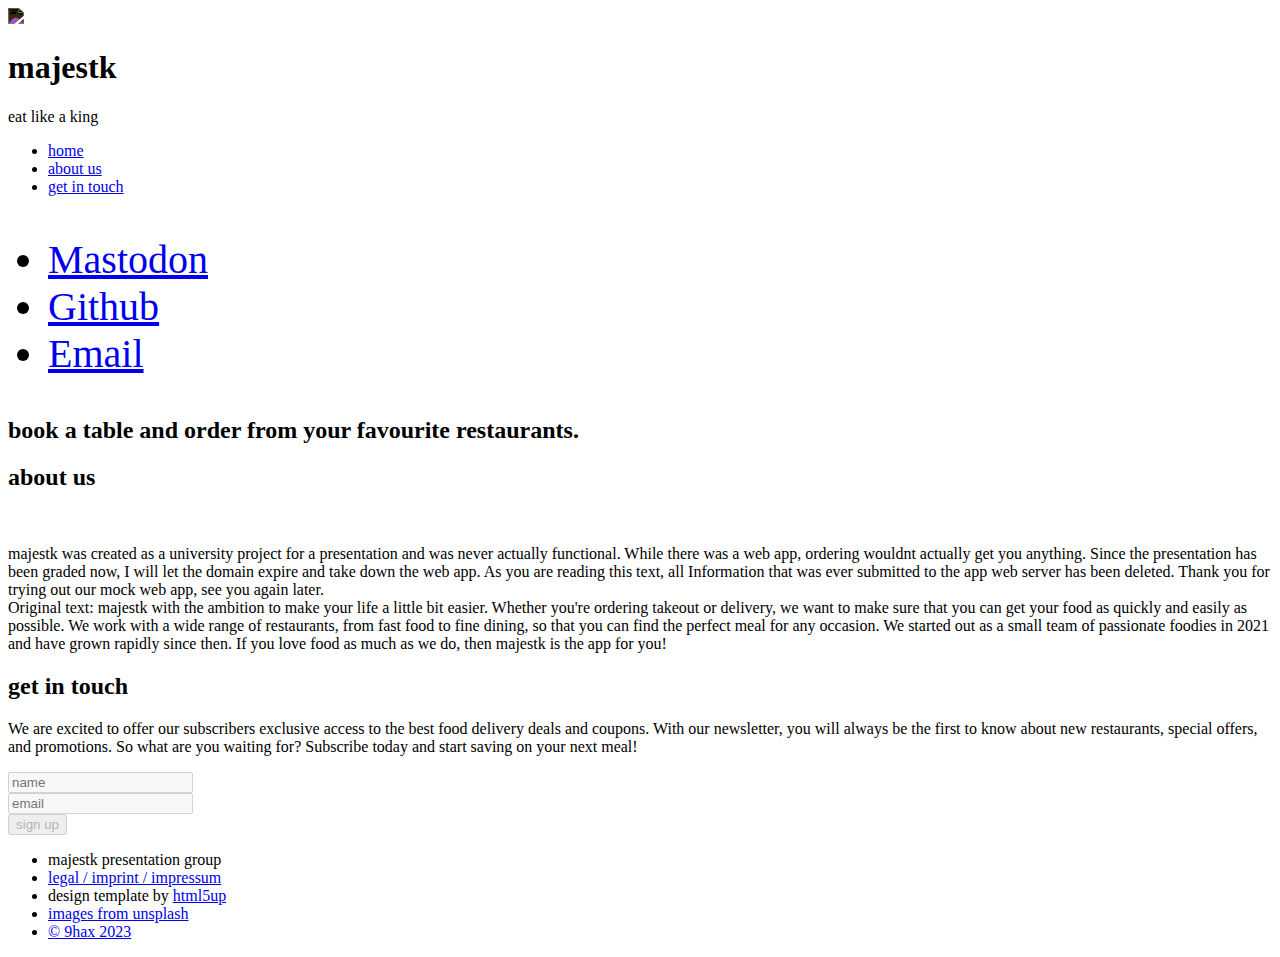
==== commit 08343539: "Update site and take down links to app." ====
--- a/index.html
+++ b/index.html
@@ -40,11 +40,11 @@
 			<!-- Nav -->
 			<nav id="nav">
 				<ul>
-					<li><a href="https://app.majes.tk"><span class="icon solid fa-right-to-bracket">login</span></a>
-					</li>
+					<!--li><a href="#"><span class="icon solid fa-right-to-bracket">login</span></a>
+					</li-->
 					<li><a href="#top" id="top-link"><span class="icon solid fa-home">home</span></a></li>
-					<li><a href="#portfolio" id="portfolio-link"><span class="icon solid fa-th">participating
-								restaurants</span></a></li>
+					<!--li><a href="#portfolio" id="portfolio-link"><span class="icon solid fa-th">participating
+								restaurants</span></a></li-->
 					<li><a href="#about" id="about-link"><span class="icon solid fa-user">about us</span></a></li>
 					<li><a href="#contact" id="contact-link"><span class="icon solid fa-envelope">get in
 								touch</span></a></li>
@@ -78,19 +78,19 @@
 
 				<header>
 					<h2 class="alt">book a table and order from your favourite restaurants.</h2>
-					<p>now new: save your favourite orders and send them quickly from the app.</p>
-				</header>
-
-				<footer>
-					<a href="https://app.majes.tk" class="button scrolly"><span
+					<!--p>now new: save your favourite orders and send them quickly from the app.</p-->
+				</header>
+
+				<!--footer>
+					<a href="#" class="button scrolly"><span
 							class="icon solid fa-right-to-bracket">&nbsp;order now</span></a>
-				</footer>
+				</footer-->
 
 			</div>
 		</section>
 
 		<!-- Portfolio -->
-		<section id="portfolio" class="two">
+		<!--section id="portfolio" class="two">
 			<div class="container">
 
 				<header>
@@ -145,7 +145,7 @@
 				</div>
 
 			</div>
-		</section>
+		</section-->
 
 		<!-- About Me -->
 		<section id="about" class="three">
@@ -158,7 +158,14 @@
 				<a href="#" class="image featured"><img src="images/pic08.jpg" alt="" /></a>
 
 				<p>
-					majestk was created with the ambition to make your life a little bit easier.
+					majestk was created as a university project for a presentation and was never actually functional.
+					While there was a web app, ordering wouldnt actually get you anything.
+					Since the presentation has been graded now, I will let the domain expire and take down the web app.
+					As you are reading this text, all Information that was ever submitted to the app web server has been deleted.
+					Thank you for trying out our mock web app, see you again later.
+					
+				</br> Original text:
+					majestk with the ambition to make your life a little bit easier.
 					Whether you're ordering takeout or delivery, we want to make sure that you can get your food as
 					quickly and easily as possible.
 					We work with a wide range of restaurants, from fast food to fine dining, so that you can find the
@@ -186,12 +193,12 @@
 					So what are you waiting for? Subscribe today and start saving on your next meal!
 				</p>
 
-				<form method="post" action="https://app.majes.tk/newsletter">
+				<form method="post" action="#"> <!-- URL removed since webserver is down. -->
 					<div class="row">
-						<div class="col-6 col-12-mobile"><input type="text" name="name" placeholder="name" /></div>
-						<div class="col-6 col-12-mobile"><input type="text" name="email" placeholder="email" /></div>
+						<div class="col-6 col-12-mobile"><input type="text" name="name" placeholder="name" disabled/></div>
+						<div class="col-6 col-12-mobile"><input type="text" name="email" placeholder="email" disabled/></div>
 						<div class="col-12">
-							<input type="submit" value="sign up" />
+							<input type="submit" value="sign up" disabled/>
 						</div>
 					</div>
 				</form>
@@ -206,15 +213,15 @@
 
 		<!-- Copyright -->
 		<ul class="copyright">
-			<li>majestk restaurants</li>
+			<li>majestk presentation group</li>
 			<li><a href="/legal">legal / imprint / impressum</a></li>
 			<li>design template by <a href="http://html5up.net">html5up</a></li>
 			<li><a href="https://unsplash.com">images from unsplash</a></li>
-			<li><a href="https://9hax.net">&copy; 9hax 2022</a></li>
+			<li><a href="https://9hax.net">&copy; 9hax 2023</a></li>
 		</ul>
 
 	</div>
 
 </body>
 
-</html>+</html>
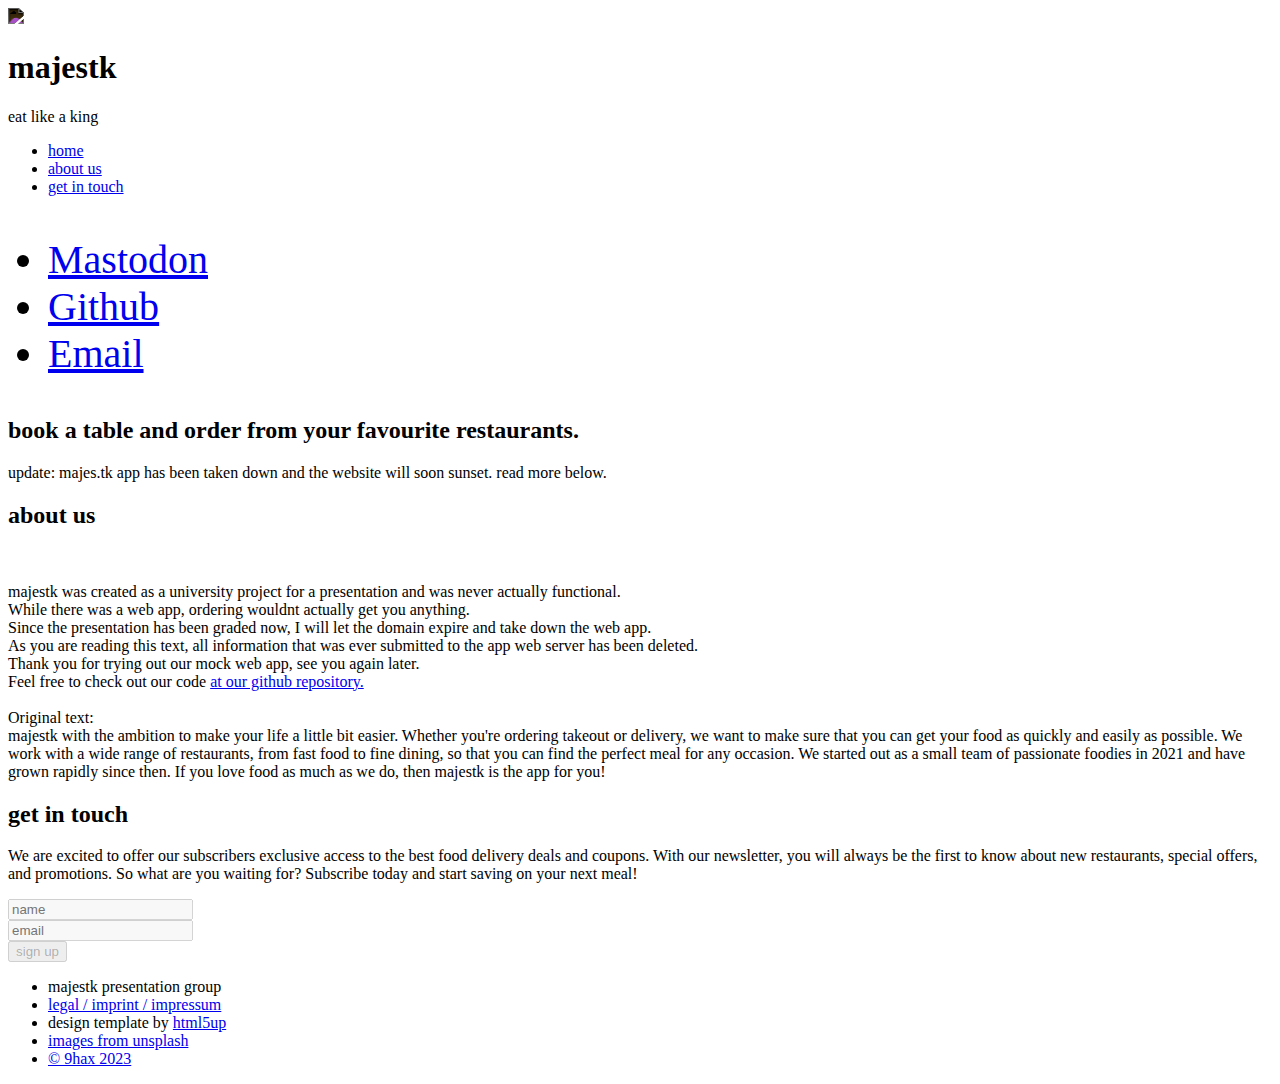
==== commit cb4c6e98: "fix typo and add github link" ====
--- a/index.html
+++ b/index.html
@@ -78,7 +78,7 @@
 
 				<header>
 					<h2 class="alt">book a table and order from your favourite restaurants.</h2>
-					<!--p>now new: save your favourite orders and send them quickly from the app.</p-->
+					<p>update: majes.tk app has been taken down and the website will soon sunset. read more below.</p>
 				</header>
 
 				<!--footer>
@@ -158,13 +158,14 @@
 				<a href="#" class="image featured"><img src="images/pic08.jpg" alt="" /></a>
 
 				<p>
-					majestk was created as a university project for a presentation and was never actually functional.
-					While there was a web app, ordering wouldnt actually get you anything.
-					Since the presentation has been graded now, I will let the domain expire and take down the web app.
-					As you are reading this text, all Information that was ever submitted to the app web server has been deleted.
-					Thank you for trying out our mock web app, see you again later.
+					majestk was created as a university project for a presentation and was never actually functional.</br>
+					While there was a web app, ordering wouldnt actually get you anything.</br>
+					Since the presentation has been graded now, I will let the domain expire and take down the web app.</br>
+					As you are reading this text, all information that was ever submitted to the app web server has been deleted.</br>
+					Thank you for trying out our mock web app, see you again later.</br>
+					Feel free to check out our code <a href="https://github.com/majes-tk">at our github repository.</a></br>
 					
-				</br> Original text:
+</br> Original text:</br>
 					majestk with the ambition to make your life a little bit easier.
 					Whether you're ordering takeout or delivery, we want to make sure that you can get your food as
 					quickly and easily as possible.
